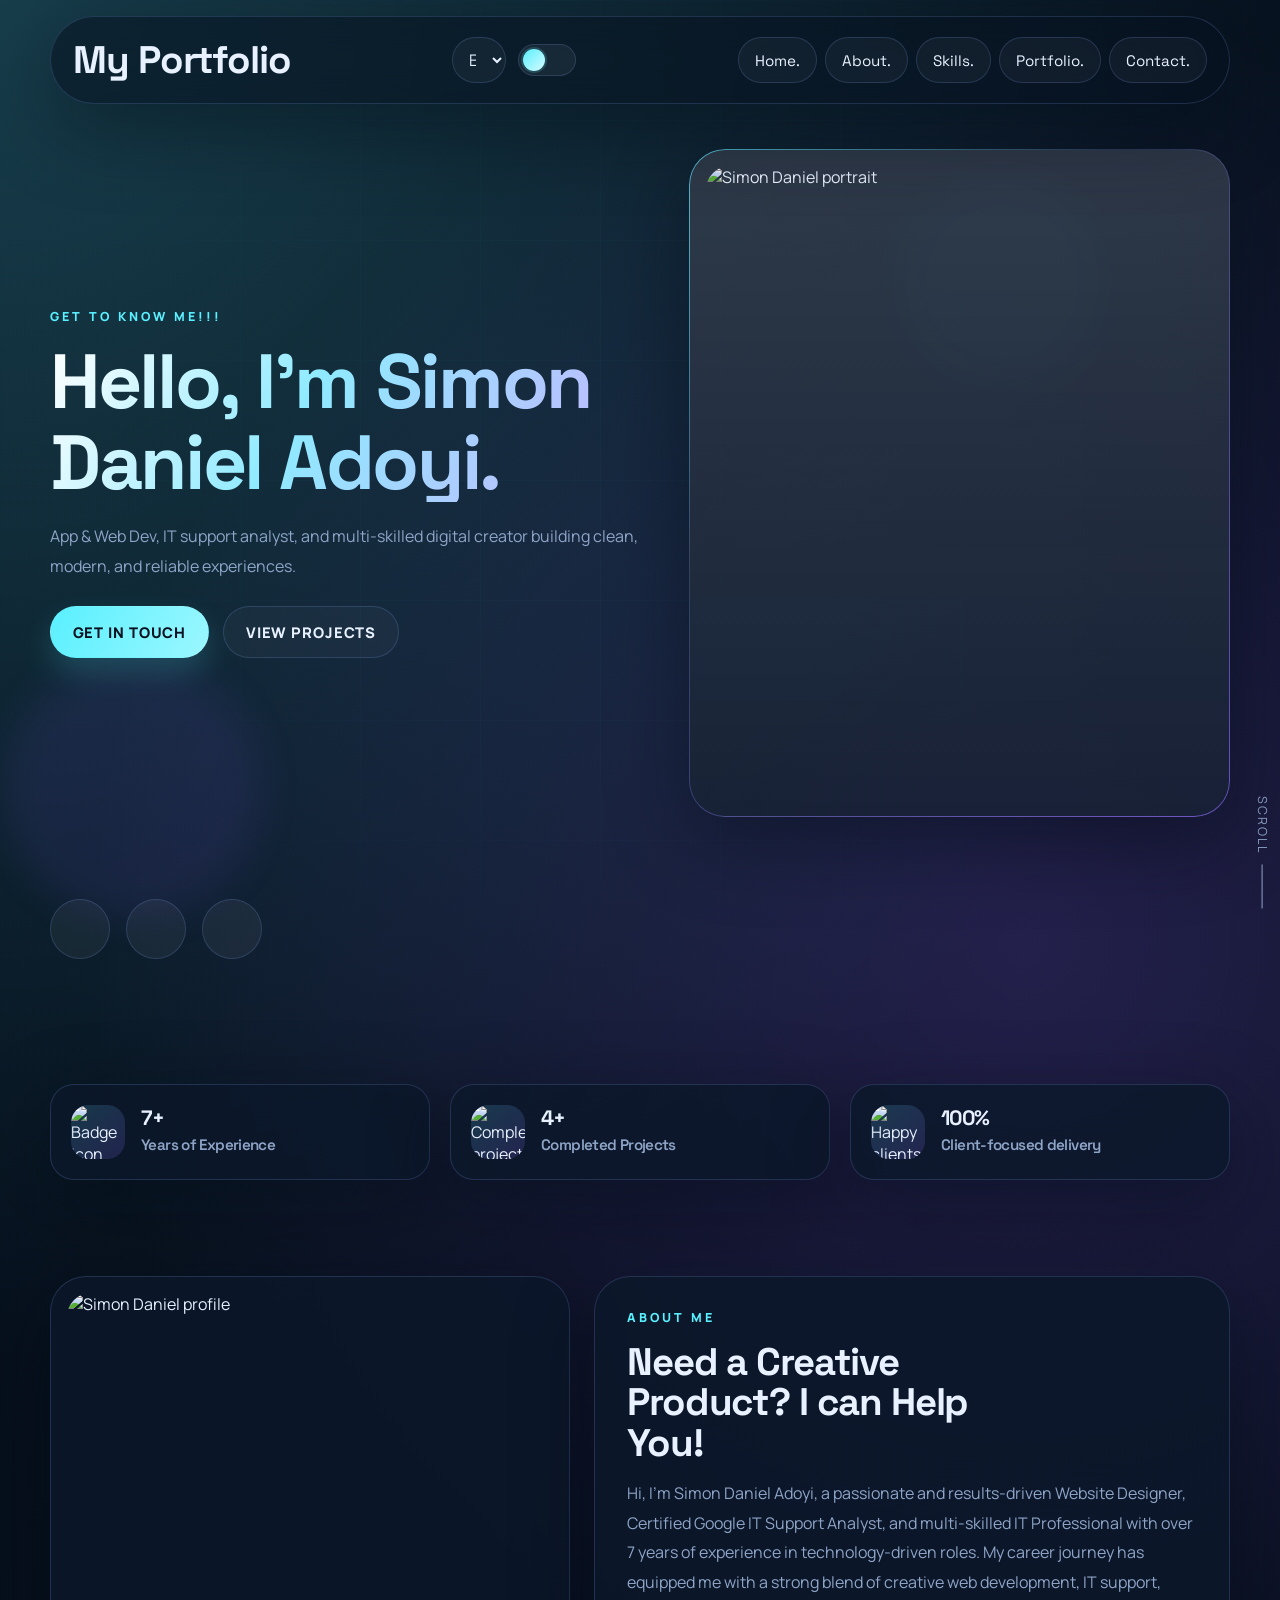
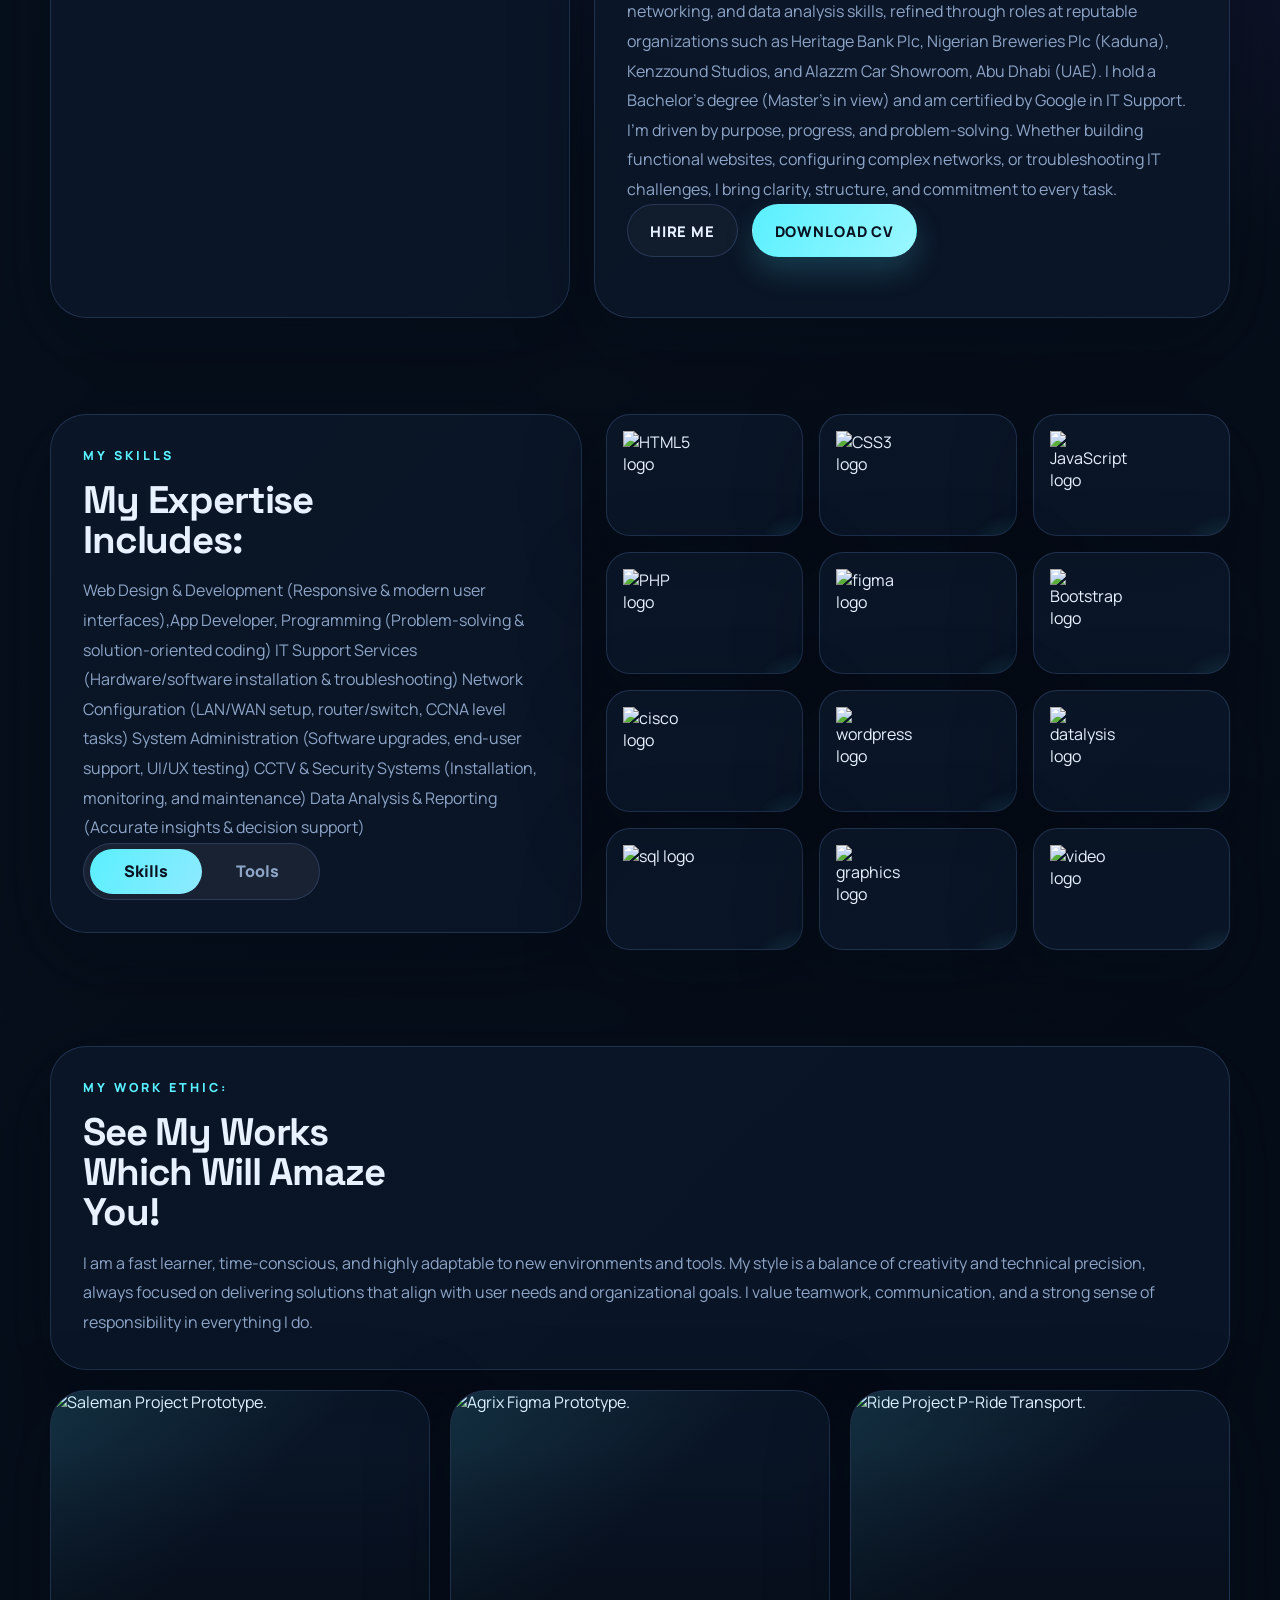
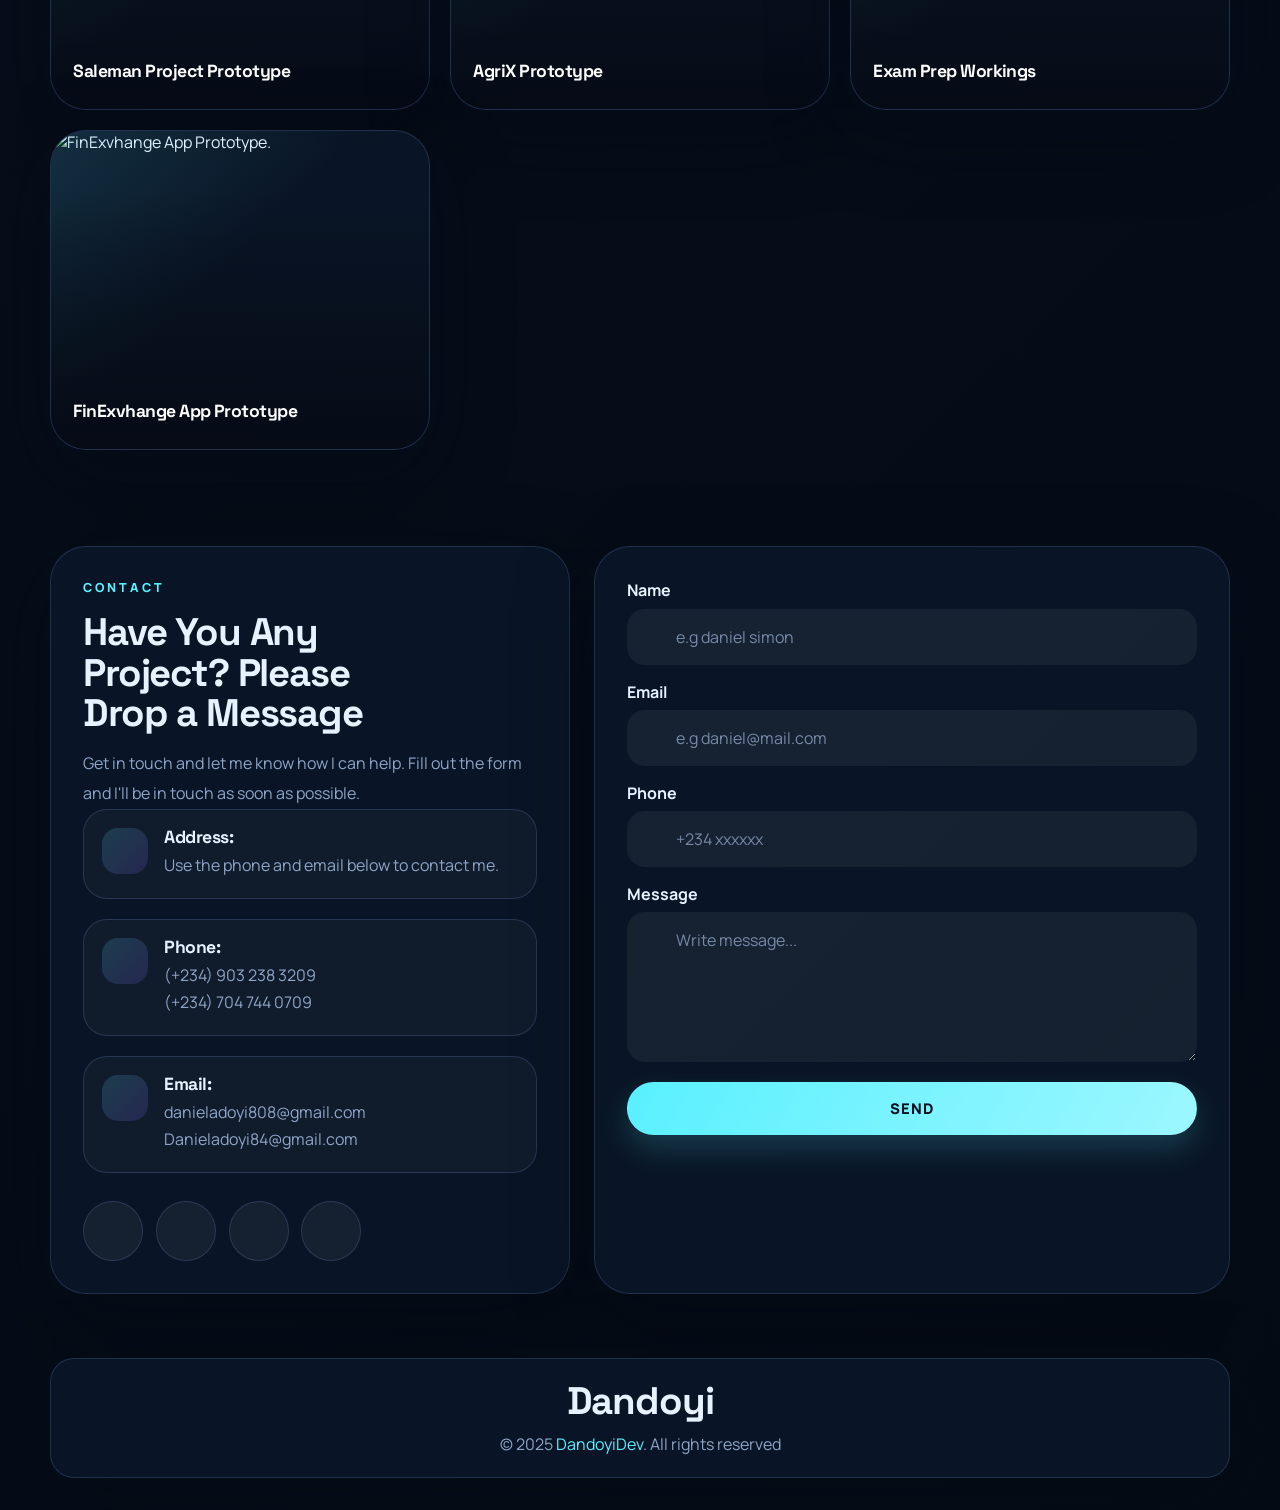
==== index.html @ e8fccb21 "Add files via upload" ====
<!DOCTYPE html>
<html lang="en">

<head>
    <meta charset="UTF-8">
    <meta name="viewport" content="width=device-width, initial-scale=1.0">
    <title>My Portfolio Simon Daniel</title>
    <link rel="preconnect" href="https://fonts.googleapis.com">
    <link rel="preconnect" href="https://fonts.gstatic.com" crossorigin>
    <link href="https://fonts.googleapis.com/css2?family=Manrope:wght@400;500;600;700;800&family=Space+Grotesk:wght@400;500;700&display=swap" rel="stylesheet">
    <link rel="stylesheet" href="style.css">
</head>

<body id="top" class="dark_theme">

    <!-- #HEADER -->
    <header class="header" data-header>
        <div class="container">

            <h1 class="h1 logo">
                <a href="#">My Portfolio<span></span></a>
            </h1>

            <div class="navbar-actions">
                <select name="language" id="lang">
          <option value="en">En</option>
          <option value="ar">Ar</option>
        </select>
                <button class="theme-btn" aria-label="Change Theme" title="Change Theme" data-theme-btn>
  <span class="icon"></span>
</button>
            </div>

            <button class="nav-toggle-btn" aria-label="Toggle Menu" title="Toggle Menu" data-nav-toggle-btn>
        <span class="one"></span>
        <span class="two"></span>
        <span class="three"></span>
      </button>

            <nav class="navbar" data-navbar>
                <ul class="navbar-list">
                    <li><a href="#home" class="navbar-link">Home.</a></li>
                    <li><a href="#about" class="navbar-link">About.</a></li>
                    <li><a href="#skills" class="navbar-link">Skills.</a></li>
                    <li><a href="#portfolio" class="navbar-link">Portfolio.</a></li>
                    <li><a href="#contact" class="navbar-link">Contact.</a></li>
                </ul>
            </nav>

        </div>
    </header>

    <main>
        <article class="container">

            <!-- #HERO -->
            <section class="hero" id="home">

                <div class="hero-content">
                    <p class="section-subtitle">Get to know me!!!</p>
                    <h2 class="h2a hero-title">
                        <span id="rotating-text"></span><span id="cursor"></span>
                    </h2>
                    <p class="section-text hero-text">
                        App & Web Dev, IT support analyst, and multi-skilled digital creator building clean, modern, and reliable experiences.
                    </p>
                    <div class="btn-group hero-actions">
                        <a href="#contact" class="btn btn-primary">Get in touch</a>
                        <a href="#portfolio" class="btn btn-secondary">View projects</a>
                    </div>
                </div>

                <figure class="hero-banner">
                    <picture class="pix">
                        <img src="./img/100673.png" alt="Simon Daniel portrait" class="w-100">
                    </picture>
                </figure>

                <ul class="hero-social-list">
                    <li>
                        <a href="#" class="hero-social-link">
                            <ion-icon name="logo-facebook"></ion-icon>
                            <div class="tooltip">Facebook</div>
                        </a>
                    </li>
                    <li>
                        <a href="#" class="hero-social-link">
                            <ion-icon name="logo-twitter"></ion-icon>
                            <div class="tooltip">Twitter</div>
                        </a>
                    </li>
                    <li>
                        <a href="#" class="hero-social-link">
                            <ion-icon name="logo-linkedin"></ion-icon>
                            <div class="tooltip">Linkedin</div>
                        </a>
                    </li>
                </ul>
                <a href="#stats" class="scroll-down">Scroll</a>
            </section>

            <!-- #STATS -->
            <section class="stats" id="stats">
                <ul class="stats-list">
                    <li>
                        <a href="#" class="stats-card">
                            <div class="card-icon">
                                <img src="./img/style.jpg" alt="Badge icon">
                            </div>
                            <h2 class="h2 card-title">
                                7+ <strong>Years of Experience</strong>
                            </h2>
                            <ion-icon name="chevron-forward-outline"></ion-icon>
                        </a>
                    </li>
                    <li>
                        <a href="#portfolio" class="stats-card">
                            <div class="card-icon">
                                <img src="./img/mixed.png" alt="Completed projects preview">
                            </div>
                            <h2 class="h2 card-title">
                                4+ <strong>Completed Projects</strong>
                            </h2>
                            <ion-icon name="chevron-forward-outline"></ion-icon>
                        </a>
                    </li>
                    <li>
                        <a href="#" class="stats-card">
                            <div class="card-icon">
                                <img src="./img/profile.jpg" alt="Happy clients preview">
                            </div>
                            <h2 class="h2 card-title">
                                100% <strong>Client-focused delivery</strong>
                            </h2>
                            <ion-icon name="chevron-forward-outline"></ion-icon>
                        </a>
                    </li>
                </ul>
            </section>

            <!-- #ABOUT -->
            <section class="about" id="about">
                <figure class="about-banner">
                    <img src="./img/style.jpg" alt="Simon Daniel profile" class="w-100">
                </figure>
                <div class="about-content section-content">
                    <p class="section-subtitle">About me</p>
                    <h2 class="h3 section-title">Need a Creative Product? I can Help You!</h2>
                    <p class="section-text">
                        Hi, I'm Simon Daniel Adoyi, a passionate and results-driven Website Designer, Certified Google IT Support Analyst, and multi-skilled IT Professional with over 7 years of experience in technology-driven roles. My career journey has equipped me with a strong
                        blend of creative web development, IT support, networking, and data analysis skills, refined through roles at reputable organizations such as Heritage Bank Plc, Nigerian Breweries Plc (Kaduna), Kenzzound Studios, and Alazzm Car
                        Showroom, Abu Dhabi (UAE). I hold a Bachelor’s degree (Master’s in view) and am certified by Google in IT Support. I’m driven by purpose, progress, and problem-solving. Whether building functional websites, configuring complex
                        networks, or troubleshooting IT challenges, I bring clarity, structure, and commitment to every task.</p>
                    <div class="btn-group">
                        <a href="#contact" class="btn btn-secondary">Hire me</a>
                        <a href="#" class="btn btn-primary">Download CV</a>
                    </div>
                </div>
            </section>

            <!-- #SKILLS -->
            <section class="skills" id="skills">
                <div class="skills-content section-content">
                    <p class="section-subtitle">My skills</p>
                    <h2 class="h3 section-title">My Expertise Includes:</h2>
                    <p class="section-text">
                        Web Design & Development (Responsive & modern user interfaces),App Developer, Programming (Problem-solving & solution-oriented coding) IT Support Services (Hardware/software installation & troubleshooting) Network Configuration (LAN/WAN setup, router/switch, CCNA level
                        tasks) System Administration (Software upgrades, end-user support, UI/UX testing) CCTV & Security Systems (Installation, monitoring, and maintenance) Data Analysis & Reporting (Accurate insights & decision support) </p>
                    <div class="skills-toggle" data-toggle-box>
                        <button class="toggle-btn active" data-toggle-btn>Skills</button>
                        <button class="toggle-btn" data-toggle-btn>Tools</button>
                    </div>
                </div>
                <div class="skills-box" data-skills-box>
                    <ul class="skills-list">
                        <li>
                            <div class="skill-card">
                                <div class="tooltip">HTML5</div>
                                <div class="card-icon">
                                    <img src="./img/HTML5_logo.png" alt="HTML5 logo">
                                </div>
                            </div>
                        </li>
                        <li>
                            <div class="skill-card">
                                <div class="tooltip">CSS3</div>
                                <div class="card-icon">
                                    <img src="./img/css.png" alt="CSS3 logo">
                                </div>
                            </div>
                        </li>
                        <li>
                            <div class="skill-card">
                                <div class="tooltip">JavaScript</div>
                                <div class="card-icon">
                                    <img src="./img/js.png" alt="JavaScript logo">
                                </div>
                            </div>
                        </li>
                        <li>
                            <div class="skill-card">
                                <div class="tooltip">PHP</div>
                                <div class="card-icon">
                                    <img src="./img/php.png" alt="PHP logo">
                                </div>
                            </div>
                        </li>
                        <li>
                            <div class="skill-card">
                                <div class="tooltip">Figma</div>
                                <div class="card-icon">
                                    <img src="./img/figma.png" alt="figma logo">
                                </div>
                            </div>
                        </li>
                        <li>
                            <div class="skill-card">
                                <div class="tooltip">Bootstrap</div>
                                <div class="card-icon">
                                    <img src="./img/3dbluelogo.png" alt="Bootstrap logo">
                                </div>
                            </div>
                        </li>
                        <li>
                            <div class="skill-card">
                                <div class="tooltip">Cisco Networking</div>
                                <div class="card-icon">
                                    <img src="./img/Cisco.png" alt="cisco logo">
                                </div>
                            </div>
                        </li>
                        <li>
                            <div class="skill-card">
                                <div class="tooltip">Wordpress</div>
                                <div class="card-icon">
                                    <img src="./img/wordpress.png" alt="wordpress logo">
                                </div>
                            </div>
                        </li>
                        <li>
                            <div class="skill-card">
                                <div class="tooltip">Data Analyst</div>
                                <div class="card-icon">
                                    <img src="./img/excel.png" alt="datalysis logo">
                                </div>
                            </div>
                        </li>
                        <li>
                            <div class="skill-card">
                                <div class="tooltip">SQL</div>
                                <div class="card-icon">
                                    <img src="./img/sql.png" alt="sql logo">
                                </div>
                            </div>
                        </li>
                        <li>
                            <div class="skill-card">
                                <div class="tooltip">Github</div>
                                <div class="card-icon">
                                    <img src="./img/github.png" alt="graphics logo">
                                </div>
                            </div>
                        </li>
                        <li>
                            <div class="skill-card">
                                <div class="tooltip">Production</div>
                                <div class="card-icon">
                                    <img src="./img/video.png" alt="video logo">
                                </div>
                            </div>
                        </li>
                    </ul>
                    <ul class="tools-list">
                        <li>
                            <div class="skill-card">
                                <div class="tooltip">VS Code</div>
                                <div class="card-icon">
                                    <img src="./img/vs.png" alt="vscode logo">
                                </div>
                            </div>
                        </li>
                        <li>
                            <div class="skill-card">
                                <div class="tooltip">Corel draw</div>
                                <div class="card-icon">
                                    <img src="./img/corel.png" alt="corel logo">
                                </div>
                            </div>
                        </li>
                        <li>
                            <div class="skill-card">
                                <div class="tooltip">Adobe Video editing</div>
                                <div class="card-icon">
                                    <img src="./img/pro.png" alt="video logo">
                                </div>
                            </div>
                        </li>
                        <li>
                            <div class="skill-card">
                                <div class="tooltip">Music Production</div>
                                <div class="card-icon">
                                    <img src="./img/cub.png" alt="music logo">
                                </div>
                            </div>
                        </li>
                        <li>
                            <div class="skill-card">
                                <div class="tooltip">Sound</div>
                                <div class="card-icon">
                                    <img src="./img/fl.png" alt="sound logo">
                                </div>
                            </div>
                        </li>
                        <li>
                            <div class="skill-card">
                                <div class="tooltip">Data analysis</div>
                                <div class="card-icon">
                                    <img src="./img/excel.png" alt="Command Line logo">
                                </div>
                            </div>
                        </li>
                        <li>
                            <div class="skill-card">
                                <div class="tooltip">VS Code</div>
                                <div class="card-icon">
                                    <img src="./img/vs.png" alt="VS Code logo">
                                </div>
                            </div>
                        </li>
                        <li>
                            <div class="skill-card">
                                <div class="tooltip">Photo shop</div>
                                <div class="card-icon">
                                    <img src="./img/ph.png" alt="photoshop logo">
                                </div>
                            </div>
                        </li>
                        <li>
                            <div class="skill-card">
                                <div class="tooltip">UI UX</div>
                                <div class="card-icon">
                                    <img src="./img/figma.png" alt="figma logo">
                                </div>
                            </div>
                        </li>
                        <!--
                        <li>
                            <div class="skill-card">
                                <div class="tooltip">Slack</div>
                                <div class="card-icon">
                                    <img src="./images/slack.png" alt="Slack logo">
                                </div>
                            </div>
                        </li>
                        <li>
                            <div class="skill-card">
                                <div class="tooltip">Photoshop</div>
                                <div class="card-icon">
                                    <img src="./img/3.jpg" alt="Photoshop logo">
                                </div>
                            </div>
                        </li>
                        <li>
                            <div class="skill-card">
                                <div class="tooltip">Adobe XD</div>
                                <div class="card-icon">
                                    <img src="./img/5.jpg" alt="Adobe XD logo">
                                </div>
                            </div>
                        </li>-->
                    </ul>
                </div>
            </section>

            <!-- #PROJECTS -->
            <section class="project" id="portfolio">
                <ul class="project-list">
                    <li>
                        <div class="project-content section-content">
                            <p class="section-subtitle">My Work Ethic:</p>
                            <h2 class="h3 section-title">See My Works Which Will Amaze You!</h2>
                            <p class="section-text">
                                I am a fast learner, time-conscious, and highly adaptable to new environments and tools. My style is a balance of creativity and technical precision, always focused on delivering solutions that align with user needs and organizational goals. I value teamwork,
                                communication, and a strong sense of responsibility in everything I do. </p>
                        </div>
                    </li>
                    <li>
                        <a href="https://www.figma.com/proto/iRcZZ6MHUHLI3V6UBb4CZR/Untitled?node-id=141-1620&t=kcoerVNfafxJbPvX-1" class="project-card" target="_blank">
                            <figure class="card-banner">
                                <img src="./img/style.jpg" class="w-100" alt="Saleman Project Prototype.">
                            </figure>
                            <div class="card-content">
                                <h3 class="h4 card-title">Saleman Project Prototype</h3>

                            </div>
                        </a>
                    </li>
                    <li>
                        <a href="https://www.agrix.buzz" class="project-card" target="_blank">
                            <figure class="card-banner">
                                <img src="./img/mixed.png" class="w-100" alt="Agrix Figma Prototype.">
                            </figure>
                            <div class="card-content">
                                <h3 class="h4 card-title">AgriX Prototype</h3>
                                <time class="publish-date" datetime="2022-04"></time>
                            </div>
                        </a>
                    </li>
                    <li>
                        <a href="https://exammocktest.top/" class="project-card" target="_blank">
                            <figure class="card-banner">
                                <img src="./img/9.jpg" class="w-100" alt="Ride Project P-Ride Transport.">
                            </figure>
                            <div class="card-content">
                                <h3 class="h4 card-title">Exam Prep Workings</h3>

                            </div>
                        </a>
                    </li>
                    <li>
                        <a href="https://www.figma.com/proto/iRcZZ6MHUHLI3V6UBb4CZR/Untitled?node-id=59-145&t=kcoerVNfafxJbPvX-1" class="project-card" target="_blank">
                            <figure class="card-banner">
                                <img src="./img/mixed.png" class="w-100" alt="FinExvhange App Prototype.">
                            </figure>
                            <div class="card-content">
                                <h3 class="h4 card-title">FinExvhange App Prototype</h3>

                            </div>
                        </a>
                    </li>
                    <!-- <li>
                        <a href="#" class="project-card">
                            <figure class="card-banner">
                                <img src="./assets/images/project-5.png" class="w-100" alt="On a dark liver background, Airport luggage car carrying a luggage.">
                            </figure>
                            <div class="card-content">
                                <h3 class="h4 card-title">Lorem Ipsum Dolor 05</h3>
                                <time class="publish-date" datetime="2022-04">April 2022</time>
                            </div>
                        </a>
                    </li>
                    <li>
                        <a href="#" class="project-card">
                            <figure class="card-banner">
                                <img src="./assets/images/project-6.png" class="w-100" alt="On a yellow background, a digital watch and a glass.">
                            </figure>
                            <div class="card-content">
                                <h3 class="h4 card-title">Lorem Ipsum Dolor 06</h3>
                                <time class="publish-date" datetime="2022-04">April 2022</time>
                            </div>
                        </a>
                    </li>
                    <li>
                        <a href="#" class="project-card">
                            <figure class="card-banner">
                                <img src="./assets/images/project-7.png" class="w-100" alt="A fujifilm instant camera on a dark electric blue background.">
                            </figure>
                            <div class="card-content">
                                <h3 class="h4 card-title">Lorem Ipsum Dolor 07</h3>
                                <time class="publish-date" datetime="2022-04">April 2022</time>
                            </div>
                        </a>
                    </li>
                    <li>
                        <button class="load-more">Load more work</button>
                    </li>-->
                </ul>
            </section>

            <!-- #CONTACT -->
            <section class="contact" id="contact">
                <div class="contact-content section-content">
                    <p class="section-subtitle">Contact</p>
                    <h2 class="h3 section-title">Have You Any Project? Please Drop a Message</h2>
                    <p class="section-text">
                        Get in touch and let me know how I can help. Fill out the form and I'll be in touch as soon as possible.
                    </p>
                    <ul class="contact-list">
                        <li class="contact-list-item">
                            <div class="contact-item-icon">
                                <ion-icon name="location-outline"></ion-icon>
                            </div>
                            <div class="wrapper">
                                <h3 class="h4 contact-item-title">Address:</h3>
                                <address class="contact-info">
                  Use the phone and email below to contact me.
                </address>
                            </div>
                        </li>
                        <li class="contact-list-item">
                            <div class="contact-item-icon">
                                <ion-icon name="call-outline"></ion-icon>
                            </div>
                            <div class="wrapper">
                                <h3 class="h4 contact-item-title">Phone:</h3>
                                <a href="tel:+2349032383209" class="contact-info">(+234) 903 238 3209</a>
                                <a href="tel:+2347047440709" class="contact-info">(+234) 704 744 0709</a>
                            </div>
                        </li>
                        <li class="contact-list-item">
                            <div class="contact-item-icon">
                                <ion-icon name="mail-outline"></ion-icon>
                            </div>
                            <div class="wrapper">
                                <h3 class="h4 contact-item-title">Email:</h3>
                                <a href="mailto:info@codewithtanveer.com" class="contact-info">danieladoyi808@gmail.com</a>
                                <a href="mailto:support@codewithtanveer.com" class="contact-info">Danieladoyi84@gmail.com</a>
                            </div>
                        </li>
                        <li>
                            <ul class="contact-social-list">
                                <li>
                                    <a href="#" class="contact-social-link">
                                        <div class="tooltip">Facebook</div>
                                        <ion-icon name="logo-facebook"></ion-icon>
                                    </a>
                                </li>
                                <li>
                                    <a href="#" class="contact-social-link">
                                        <div class="tooltip">Twitter</div>
                                        <ion-icon name="logo-twitter"></ion-icon>
                                    </a>
                                </li>
                                <li>
                                    <a href="#" class="contact-social-link">
                                        <div class="tooltip">Linkedin</div>
                                        <ion-icon name="logo-linkedin"></ion-icon>
                                    </a>
                                </li>
                                <li>
                                    <a href="#" class="contact-social-link">
                                        <div class="tooltip">Youtube</div>
                                        <ion-icon name="logo-youtube"></ion-icon>
                                    </a>
                                </li>
                            </ul>
                        </li>
                    </ul>
                </div>
                <form action="#" class="contact-form">
                    <div class="form-wrapper">
                        <label for="name" class="form-label">Name</label>
                        <div class="input-wrapper">
                            <input type="text" name="name" id="name" required placeholder="e.g daniel simon" class="input-field">
                            <ion-icon name="person-circle"></ion-icon>
                        </div>
                    </div>
                    <div class="form-wrapper">
                        <label for="email" class="form-label">Email</label>
                        <div class="input-wrapper">
                            <input type="email" name="email" id="email" required placeholder="e.g daniel@mail.com" class="input-field">
                            <ion-icon name="mail"></ion-icon>
                        </div>
                    </div>
                    <div class="form-wrapper">
                        <label for="phone" class="form-label">Phone</label>
                        <div class="input-wrapper">
                            <input type="tel" name="phone" id="phone" required placeholder="+234 xxxxxx" class="input-field">
                            <ion-icon name="call"></ion-icon>
                        </div>
                    </div>
                    <div class="form-wrapper">
                        <label for="message" class="form-label">Message</label>
                        <div class="input-wrapper">
                            <textarea name="message" id="message" required placeholder="Write message..." class="input-field"></textarea>
                            <ion-icon name="chatbubbles"></ion-icon>
                        </div>
                    </div>
                    <button type="submit" class="btn btn-primary">Send</button>
                </form>
            </section>
        </article>
    </main>

    <!-- #FOOTER -->
    <footer class="footer">
        <div class="container">
            <p class="h1 logo">
                <a href="#">
          Dandoyi<span></span>
        </a>
            </p>
            <p class="copyright">
                © 2025 <a href="#">DandoyiDev</a>. All rights reserved
            </p>
        </div>
    </footer>

    <!-- #GO TO TOP -->
    <a href="#top" class="go-top" data-go-top title="Go to Top">
        <ion-icon name="arrow-up"></ion-icon>
    </a>

    <!-- custom js link -->
    <script src="./scriptai.js"></script>
    <!-- ionicon link -->
    <script type="module" src="https://unpkg.com/ionicons@5.5.2/dist/ionicons/ionicons.esm.js"></script>
    <script nomodule src="https://unpkg.com/ionicons@5.5.2/dist/ionicons/ionicons.js"></script>
</body>

</html>
---- style.css ----
:root {
    --bg: #07111f;
    --bg-soft: #0d1b30;
    --surface: rgba(12, 24, 42, 0.82);
    --surface-strong: rgba(7, 16, 31, 0.95);
    --surface-light: rgba(255, 255, 255, 0.06);
    --text: #e8f1ff;
    --muted: #8fa5c7;
    --primary: #59f0ff;
    --secondary: #8b5cf6;
    --accent: #f9b44f;
    --border: rgba(137, 173, 255, 0.18);
    --shadow: 0 24px 80px rgba(3, 10, 20, 0.45);
    --radius-sm: 14px;
    --radius-md: 24px;
    --radius-lg: 36px;
    --container: 1180px;
    --header-height: 88px;
    --transition: 220ms ease;
    --font-display: "Space Grotesk", sans-serif;
    --font-body: "Manrope", sans-serif;
}

body.light_theme {
    --bg: #f4f8ff;
    --bg-soft: #e8eefc;
    --surface: rgba(255, 255, 255, 0.9);
    --surface-strong: rgba(255, 255, 255, 0.98);
    --surface-light: rgba(15, 23, 42, 0.04);
    --text: #081120;
    --muted: #56647f;
    --primary: #0f9ab0;
    --secondary: #6d49d8;
    --accent: #c97d00;
    --border: rgba(23, 47, 92, 0.12);
    --shadow: 0 24px 60px rgba(20, 34, 61, 0.12);
}

*,
*::before,
*::after {
    box-sizing: border-box;
    margin: 0;
    padding: 0;
}

html {
    scroll-behavior: smooth;
}

body {
    min-height: 100vh;
    font-family: var(--font-body);
    background:
        radial-gradient(circle at top left, rgba(89, 240, 255, 0.2), transparent 28%),
        radial-gradient(circle at 80% 20%, rgba(139, 92, 246, 0.22), transparent 24%),
        linear-gradient(135deg, var(--bg) 0%, #040b15 100%);
    color: var(--text);
    transition: background var(--transition), color var(--transition);
    overflow-x: hidden;
}

body::before {
    content: "";
    position: fixed;
    inset: 0;
    background-image:
        linear-gradient(rgba(89, 240, 255, 0.08) 1px, transparent 1px),
        linear-gradient(90deg, rgba(89, 240, 255, 0.08) 1px, transparent 1px);
    background-size: 120px 120px;
    mask-image: radial-gradient(circle at center, black 40%, transparent 95%);
    pointer-events: none;
    opacity: 0.28;
    z-index: -2;
}

body.active {
    overflow: hidden;
}

img,
span,
ion-icon,
input,
textarea,
button,
select,
label,
a,
time {
    display: block;
}

img {
    max-width: 100%;
    height: auto;
}

button,
input,
textarea,
select {
    font: inherit;
    border: none;
    background: none;
}

button,
select {
    cursor: pointer;
}

textarea,
input {
    width: 100%;
}

a {
    color: inherit;
    text-decoration: none;
}

li {
    list-style: none;
}

ion-icon {
    pointer-events: none;
}

::selection {
    background: var(--primary);
    color: #081120;
}

.container {
    width: min(calc(100% - 32px), var(--container));
    margin-inline: auto;
}

.h1,
.h2,
.h3,
.h4,
.h2a {
    font-family: var(--font-display);
    letter-spacing: -0.03em;
    line-height: 1.05;
}

.h1 {
    font-size: clamp(1.75rem, 3vw, 2.6rem);
}

.h2,
.h2a {
    font-size: clamp(2.5rem, 6vw, 5.5rem);
}

.h3 {
    font-size: clamp(1.7rem, 3vw, 2.9rem);
}

.h4 {
    font-size: 1.1rem;
}

.w-100 {
    width: 100%;
}

.section-subtitle {
    margin-bottom: 1rem;
    color: var(--primary);
    text-transform: uppercase;
    letter-spacing: 0.24em;
    font-size: 0.78rem;
    font-weight: 800;
}

.section-title {
    max-width: 14ch;
    margin-bottom: 1rem;
}

.section-text {
    color: var(--muted);
    font-size: 1rem;
    line-height: 1.85;
}

.btn {
    position: relative;
    isolation: isolate;
    width: fit-content;
    padding: 0.95rem 1.35rem;
    border-radius: 999px;
    border: 1px solid transparent;
    font-size: 0.92rem;
    font-weight: 800;
    letter-spacing: 0.06em;
    text-transform: uppercase;
    transition: transform var(--transition), border-color var(--transition), color var(--transition), background var(--transition);
}

.btn::before {
    content: "";
    position: absolute;
    inset: 0;
    border-radius: inherit;
    z-index: -1;
    opacity: 0;
    transition: opacity var(--transition);
}

.btn:hover,
.btn:focus-visible {
    transform: translateY(-2px);
}

.btn-primary {
    color: #081120;
    background: linear-gradient(120deg, var(--primary), #9cf7ff);
    box-shadow: 0 14px 30px rgba(89, 240, 255, 0.18);
}

.btn-primary::before {
    background: linear-gradient(120deg, #9cf7ff, var(--primary));
}

.btn-primary:hover::before,
.btn-primary:focus-visible::before {
    opacity: 1;
}

.btn-secondary {
    color: var(--text);
    border-color: var(--border);
    background: rgba(255, 255, 255, 0.03);
}

.btn-secondary:hover,
.btn-secondary:focus-visible {
    border-color: var(--primary);
    color: var(--primary);
}

.tooltip {
    position: absolute;
    top: -42px;
    left: 50%;
    transform: translate(-50%, 10px);
    padding: 0.45rem 0.7rem;
    border-radius: 999px;
    background: var(--surface-strong);
    border: 1px solid var(--border);
    color: var(--text);
    font-size: 0.75rem;
    white-space: nowrap;
    opacity: 0;
    pointer-events: none;
    transition: opacity var(--transition), transform var(--transition);
    box-shadow: var(--shadow);
}

.header {
    position: fixed;
    inset: 0 0 auto;
    z-index: 30;
    padding: 1rem 0;
    transition: padding var(--transition), background var(--transition), box-shadow var(--transition), backdrop-filter var(--transition);
}

.header.active {
    padding: 0.75rem 0;
    background: rgba(4, 11, 21, 0.72);
    backdrop-filter: blur(18px);
    box-shadow: 0 8px 30px rgba(0, 0, 0, 0.18);
}

.light_theme .header.active {
    background: rgba(244, 248, 255, 0.78);
}

.header .container {
    display: flex;
    align-items: center;
    gap: 1rem;
    min-height: var(--header-height);
    padding: 0.8rem 1rem;
    border: 1px solid var(--border);
    border-radius: 999px;
    background: rgba(7, 17, 31, 0.56);
    backdrop-filter: blur(16px);
    box-shadow: var(--shadow);
}

.light_theme .header .container {
    background: rgba(255, 255, 255, 0.75);
}

.logo {
    position: relative;
    z-index: 35;
}

.logo a {
    font-family: var(--font-display);
    font-weight: 700;
    color: var(--text);
}

.logo span {
    display: inline;
    color: var(--primary);
}

.navbar-actions {
    margin-left: auto;
    display: flex;
    align-items: center;
    gap: 0.8rem;
    position: relative;
    z-index: 35;
}

.navbar-actions select {
    width: 54px;
    padding: 0.65rem 0.8rem;
    border: 1px solid var(--border);
    border-radius: 999px;
    color: var(--text);
    background: rgba(255, 255, 255, 0.04);
}

.theme-btn {
    width: 58px;
    height: 32px;
    padding: 4px;
    border-radius: 999px;
    border: 1px solid var(--border);
    background: rgba(255, 255, 255, 0.06);
}

.theme-btn .icon {
    width: 22px;
    height: 22px;
    border-radius: 50%;
    background: linear-gradient(135deg, var(--primary), #d5fbff);
    box-shadow: 0 0 0 2px rgba(89, 240, 255, 0.18);
    transform: translateX(0);
    transition: transform var(--transition), background var(--transition);
}

.theme-btn.active .icon {
    transform: translateX(26px);
    background: linear-gradient(135deg, #ffd37c, #ff8e4d);
}

.nav-toggle-btn {
    width: 50px;
    height: 50px;
    display: grid;
    place-items: center;
    border-radius: 50%;
    border: 1px solid var(--border);
    background: rgba(255, 255, 255, 0.05);
    position: relative;
    z-index: 35;
}

.nav-toggle-btn span {
    position: absolute;
    width: 20px;
    height: 2px;
    border-radius: 999px;
    background: var(--text);
    transition: transform var(--transition), opacity var(--transition), top var(--transition);
}

.nav-toggle-btn .one {
    top: 18px;
}

.nav-toggle-btn .two {
    top: 24px;
}

.nav-toggle-btn .three {
    top: 30px;
}

.nav-toggle-btn.active .one {
    top: 24px;
    transform: rotate(45deg);
}

.nav-toggle-btn.active .two {
    opacity: 0;
}

.nav-toggle-btn.active .three {
    top: 24px;
    transform: rotate(-45deg);
}

.navbar {
    position: fixed;
    inset: 0;
    padding: calc(var(--header-height) + 2rem) 1.5rem 2rem;
    background: rgba(3, 10, 20, 0.95);
    backdrop-filter: blur(18px);
    display: flex;
    align-items: center;
    justify-content: center;
    opacity: 0;
    visibility: hidden;
    pointer-events: none;
    transition: opacity var(--transition), visibility var(--transition);
}

.light_theme .navbar {
    background: rgba(238, 244, 255, 0.96);
}

.navbar.active {
    opacity: 1;
    visibility: visible;
    pointer-events: auto;
}

.navbar-list {
    width: min(100%, 420px);
    display: grid;
    gap: 1rem;
}

.navbar-link {
    padding: 1rem 1.15rem;
    border: 1px solid var(--border);
    border-radius: var(--radius-sm);
    background: rgba(255, 255, 255, 0.04);
    font-family: var(--font-display);
    font-size: 1.25rem;
    transition: transform var(--transition), border-color var(--transition), color var(--transition), background var(--transition);
}

.navbar-link:hover,
.navbar-link:focus-visible {
    transform: translateX(6px);
    border-color: rgba(89, 240, 255, 0.45);
    color: var(--primary);
}

main {
    overflow: clip;
}

main > .container {
    display: grid;
    gap: 5rem;
    padding-top: calc(var(--header-height) + 2rem);
    padding-bottom: 4rem;
}

.hero,
.stats,
.about,
.skills,
.project,
.contact {
    position: relative;
}

.hero {
    min-height: min(980px, calc(100vh - 2rem));
    display: grid;
    align-items: center;
    gap: 2rem;
    isolation: isolate;
}

.hero::before,
.hero::after {
    content: "";
    position: absolute;
    border-radius: 50%;
    filter: blur(20px);
    opacity: 0.55;
    z-index: -1;
}

.hero::before {
    width: 220px;
    height: 220px;
    top: 6%;
    right: 10%;
    background: rgba(89, 240, 255, 0.2);
}

.hero::after {
    width: 260px;
    height: 260px;
    bottom: 8%;
    left: -4%;
    background: rgba(139, 92, 246, 0.18);
}

.hero-banner {
    position: relative;
    grid-area: 1 / 1;
    width: min(100%, 520px);
    margin-inline: auto;
    padding: 1rem;
    border-radius: var(--radius-lg);
    background:
        linear-gradient(180deg, rgba(255, 255, 255, 0.14), rgba(255, 255, 255, 0.04)),
        var(--surface);
    border: 1px solid var(--border);
    box-shadow: var(--shadow);
    z-index: 1;
}

.hero-banner::before {
    content: "";
    position: absolute;
    inset: -1px;
    border-radius: inherit;
    padding: 1px;
    background: linear-gradient(135deg, rgba(89, 240, 255, 0.7), transparent 35%, rgba(139, 92, 246, 0.65));
    -webkit-mask:
        linear-gradient(#fff 0 0) content-box,
        linear-gradient(#fff 0 0);
    -webkit-mask-composite: xor;
    mask-composite: exclude;
}

.hero-banner .pix {
    width: 100%;
}

.hero-banner img {
    aspect-ratio: 4 / 5;
    object-fit: cover;
    border-radius: calc(var(--radius-lg) - 12px);
}

.hero-content {
    position: relative;
    grid-area: 1 / 1;
    max-width: 720px;
    margin-inline: auto;
    text-align: center;
    z-index: 2;
    padding: 1.5rem;
    border-radius: var(--radius-lg);
    background: linear-gradient(180deg, rgba(7, 17, 31, 0.2), rgba(7, 17, 31, 0.72));
    backdrop-filter: blur(8px);
}

.hero-title {
    margin-bottom: 1.25rem;
    text-wrap: balance;
}

.hero-text {
    max-width: 60ch;
    margin-inline: auto;
    margin-bottom: 1.5rem;
}

#rotating-text {
    background: linear-gradient(120deg, #ffffff 0%, #8feaff 42%, #c9b0ff 100%);
    -webkit-background-clip: text;
    color: transparent;
}

.light_theme #rotating-text {
    background: linear-gradient(120deg, #081120 0%, #0a7690 46%, #6d49d8 100%);
    -webkit-background-clip: text;
}

#cursor {
    display: inline;
    color: var(--accent);
}

.hero-content .btn {
    margin-inline: auto;
}

.hero-actions {
    justify-content: center;
}

.hero-social-list {
    display: flex;
    grid-area: 2 / 1;
    justify-content: center;
    align-items: center;
    gap: 0.9rem;
    position: relative;
    z-index: 2;
}

.hero-social-link,
.contact-social-link {
    position: relative;
    width: 60px;
    height: 60px;
    display: grid;
    place-items: center;
    border-radius: 50%;
    color: var(--text);
    border: 1px solid var(--border);
    background: rgba(255, 255, 255, 0.05);
    transition: transform var(--transition), border-color var(--transition), color var(--transition), background var(--transition);
}

.hero-social-link ion-icon,
.contact-social-link ion-icon {
    font-size: 1.4rem;
}

.hero-social-link:hover,
.hero-social-link:focus-visible,
.contact-social-link:hover,
.contact-social-link:focus-visible {
    transform: translateY(-3px);
    border-color: rgba(89, 240, 255, 0.5);
    color: var(--primary);
    background: rgba(89, 240, 255, 0.08);
}

.hero-social-link:hover .tooltip,
.hero-social-link:focus-visible .tooltip,
.contact-social-link:hover .tooltip,
.contact-social-link:focus-visible .tooltip {
    opacity: 1;
    transform: translate(-50%, 0);
}

.scroll-down {
    display: none;
}

.stats-list,
.skills-list,
.tools-list,
.project-list,
.contact-list {
    display: grid;
    gap: 1.25rem;
}

.stats-card,
.project-card,
.contact-form,
.skill-card,
.about-banner,
.section-content,
.contact-content {
    border: 1px solid var(--border);
    background: var(--surface);
    box-shadow: var(--shadow);
}

.stats-card {
    display: grid;
    grid-template-columns: auto 1fr auto;
    align-items: center;
    gap: 1rem;
    padding: 1.25rem;
    border-radius: var(--radius-md);
    transition: transform var(--transition), border-color var(--transition);
}

.stats-card:hover,
.stats-card:focus-visible {
    transform: translateY(-4px);
    border-color: rgba(89, 240, 255, 0.36);
}

.stats-card .card-icon {
    width: 54px;
    height: 54px;
    display: grid;
    place-items: center;
    overflow: hidden;
    border-radius: 18px;
    background: linear-gradient(135deg, rgba(89, 240, 255, 0.16), rgba(139, 92, 246, 0.18));
}

.stats-card .card-icon img {
    width: 100%;
    height: 100%;
    object-fit: cover;
}

.stats-card .card-title {
    color: var(--text);
    font-size: 1.3rem;
}

.stats-card .card-title strong {
    display: block;
    margin-top: 0.25rem;
    color: var(--muted);
    font-size: 0.95rem;
    font-weight: 600;
    line-height: 1.5;
}

.stats-card > ion-icon {
    color: var(--primary);
    font-size: 1.2rem;
}

.about,
.skills,
.contact {
    display: grid;
    gap: 1.5rem;
}

.about-banner {
    overflow: hidden;
    border-radius: var(--radius-lg);
    padding: 1rem;
}

.about-banner img {
    aspect-ratio: 4 / 5;
    object-fit: cover;
    border-radius: calc(var(--radius-lg) - 12px);
}

.section-content,
.contact-content {
    padding: 1.75rem;
    border-radius: var(--radius-lg);
}

.btn-group {
    display: flex;
    flex-wrap: wrap;
    gap: 0.9rem;
}

.skills-content {
    margin-bottom: 1.5rem;
}

.skills-toggle {
    position: relative;
    display: inline-grid;
    grid-template-columns: repeat(2, 1fr);
    padding: 0.35rem;
    border-radius: 999px;
    border: 1px solid var(--border);
    background: rgba(255, 255, 255, 0.06);
    overflow: hidden;
}

.skills-toggle::before {
    content: "";
    position: absolute;
    inset: 0.35rem auto 0.35rem 0.35rem;
    width: calc(50% - 0.35rem);
    border-radius: 999px;
    background: linear-gradient(120deg, var(--primary), #8feaff);
    transition: transform var(--transition);
}

.skills-toggle.active::before {
    transform: translateX(100%);
}

.toggle-btn {
    position: relative;
    z-index: 1;
    min-width: 112px;
    padding: 0.7rem 1.1rem;
    border-radius: 999px;
    color: var(--muted);
    font-weight: 800;
    transition: color var(--transition);
}

.toggle-btn.active {
    color: #081120;
}

.skills-box.active .skills-list,
.skills-box .tools-list {
    display: none;
}

.skills-box .skills-list,
.skills-box.active .tools-list {
    display: grid;
    grid-template-columns: repeat(2, minmax(0, 1fr));
    gap: 1rem;
}

.skill-card {
    position: relative;
    min-height: 122px;
    place-items: center;
    padding: 1rem;
    border-radius: var(--radius-md);
    overflow: hidden;
    transition: transform var(--transition), border-color var(--transition);
}

.skill-card::before {
    content: "";
    position: absolute;
    inset: auto -20% -58% auto;
    width: 90px;
    height: 90px;
    border-radius: 50%;
    background: radial-gradient(circle, rgba(89, 240, 255, 0.18), transparent 70%);
}

.skill-card:hover,
.skill-card:focus-within {
    transform: translateY(-4px);
    border-color: rgba(89, 240, 255, 0.35);
}

.skill-card:hover .tooltip {
    opacity: 1;
    transform: translate(-50%, 0);
}

.skill-card .card-icon {
    width: 72px;
    height: 72px;
    display: grid;
    place-items: center;
}

.skill-card .card-icon img {
    width: 100%;
    height: 100%;
    object-fit: contain;
}

.project-list {
    grid-template-columns: 1fr;
}

.project-list > li:first-child .section-content {
    height: 100%;
}

.project-card {
    position: relative;
    border-radius: var(--radius-lg);
    overflow: hidden;
    min-height: 320px;
    display: grid;
    align-items: end;
}

.project-card .card-banner {
    position: absolute;
    inset: 0;
}

.project-card .card-banner img {
    width: 100%;
    height: 100%;
    object-fit: cover;
    transition: transform 450ms ease;
}

.project-card::after {
    content: "";
    position: absolute;
    inset: 0;
    background:
        linear-gradient(180deg, transparent 18%, rgba(5, 9, 18, 0.82) 100%),
        linear-gradient(135deg, rgba(89, 240, 255, 0.12), transparent 45%);
}

.project-card:hover .card-banner img,
.project-card:focus-visible .card-banner img {
    transform: scale(1.06);
}

.project-card .card-content {
    position: relative;
    z-index: 1;
    padding: 1.4rem;
}

.project-card .card-title {
    margin-bottom: 0.4rem;
    color: #ffffff;
}

.publish-date {
    color: #b4c4df;
    font-size: 0.92rem;
}

.contact-list-item {
    display: grid;
    grid-template-columns: auto 1fr;
    gap: 1rem;
    padding: 1.15rem;
    border: 1px solid var(--border);
    border-radius: var(--radius-md);
    background: rgba(255, 255, 255, 0.03);
}

.contact-item-icon {
    width: 46px;
    height: 46px;
    display: grid;
    place-items: center;
    border-radius: 16px;
    background: linear-gradient(135deg, rgba(89, 240, 255, 0.16), rgba(139, 92, 246, 0.18));
    color: var(--primary);
    font-size: 1.3rem;
}

.contact-item-title {
    margin-bottom: 0.35rem;
}

.contact-info {
    color: var(--muted);
    line-height: 1.7;
    font-style: normal;
}

.contact-info:hover,
.contact-info:focus-visible {
    color: var(--primary);
}

.contact-social-list {
    display: flex;
    flex-wrap: wrap;
    gap: 0.8rem;
    margin-top: 0.5rem;
}

.contact-form {
    padding: 1.5rem;
    border-radius: var(--radius-lg);
}

.form-wrapper + .form-wrapper {
    margin-top: 1rem;
}

.form-label {
    margin-bottom: 0.45rem;
    color: var(--text);
    font-weight: 700;
}

.input-wrapper {
    position: relative;
}

.input-field {
    padding: 1rem 1rem 1rem 3rem;
    border: 1px solid transparent;
    border-radius: 18px;
    background: rgba(255, 255, 255, 0.05);
    color: var(--text);
    transition: border-color var(--transition), background var(--transition), box-shadow var(--transition);
}

.input-field::placeholder {
    color: color-mix(in srgb, var(--muted) 80%, transparent);
}

.input-field:focus {
    outline: none;
    border-color: rgba(89, 240, 255, 0.55);
    background: rgba(255, 255, 255, 0.08);
    box-shadow: 0 0 0 4px rgba(89, 240, 255, 0.08);
}

.input-wrapper ion-icon {
    position: absolute;
    top: 50%;
    left: 1rem;
    transform: translateY(-50%);
    color: var(--muted);
    font-size: 1.15rem;
}

textarea.input-field {
    min-height: 150px;
    resize: vertical;
}

textarea.input-field + ion-icon {
    top: 1.15rem;
    transform: none;
}

.contact .btn-primary {
    width: 100%;
    justify-content: center;
    margin-top: 1.25rem;
}

.footer {
    padding: 0 0 2rem;
}

.footer .container {
    display: grid;
    gap: 0.7rem;
    text-align: center;
    padding: 1.4rem 1rem;
    border: 1px solid var(--border);
    border-radius: var(--radius-md);
    background: var(--surface);
    box-shadow: var(--shadow);
}

.copyright {
    color: var(--muted);
}

.copyright a {
    display: inline;
    color: var(--primary);
}

.go-top {
    position: fixed;
    right: 1rem;
    bottom: 1rem;
    width: 50px;
    height: 50px;
    display: grid;
    place-items: center;
    border-radius: 50%;
    border: 1px solid rgba(89, 240, 255, 0.32);
    background: rgba(8, 17, 32, 0.88);
    color: var(--primary);
    box-shadow: var(--shadow);
    opacity: 0;
    visibility: hidden;
    transform: translateY(12px);
    transition: opacity var(--transition), visibility var(--transition), transform var(--transition);
    z-index: 25;
}

.light_theme .go-top {
    background: rgba(255, 255, 255, 0.92);
}

.go-top.active {
    opacity: 1;
    visibility: visible;
    transform: translateY(0);
}

[data-reveal] {
    opacity: 0;
    transform: translateY(22px);
    transition: opacity 500ms ease, transform 500ms ease;
}

[data-reveal].revealed {
    opacity: 1;
    transform: translateY(0);
}

@media (min-width: 640px) {
    main > .container {
        gap: 6rem;
    }

    .hero-social-list {
        gap: 1rem;
    }

    .stats-list {
        grid-template-columns: repeat(2, minmax(0, 1fr));
    }

    .skills-box .skills-list,
    .skills-box.active .tools-list {
        grid-template-columns: repeat(3, minmax(0, 1fr));
    }

    .project-list {
        grid-template-columns: repeat(2, minmax(0, 1fr));
    }

    .project-list > li:first-child {
        grid-column: 1 / -1;
    }
}

@media (min-width: 900px) {
    .header .container {
        padding-inline: 1.4rem;
    }

    .nav-toggle-btn {
        display: none;
    }

    .navbar {
        position: static;
        inset: auto;
        padding: 0;
        background: transparent;
        backdrop-filter: none;
        opacity: 1;
        visibility: visible;
        pointer-events: auto;
        margin-left: auto;
    }

    .navbar-list {
        width: auto;
        display: flex;
        align-items: center;
        gap: 0.5rem;
    }

    .navbar-link {
        padding: 0.8rem 1rem;
        font-size: 0.95rem;
        border-radius: 999px;
    }

    .navbar-link:hover,
    .navbar-link:focus-visible {
        transform: translateX(0);
        background: rgba(89, 240, 255, 0.08);
    }

    .hero {
        grid-template-columns: 1.05fr 0.95fr;
        gap: 2.5rem;
        align-items: center;
    }

    .hero-banner {
        grid-area: auto;
        grid-column: 2;
        grid-row: 1;
        order: 2;
        width: min(100%, 560px);
        margin-inline: 0 0;
        justify-self: end;
    }

    .hero-content {
        grid-area: auto;
        grid-column: 1;
        grid-row: 1;
        order: 1;
        text-align: left;
        margin: 0;
        max-width: 640px;
        padding: 0;
        background: none;
        backdrop-filter: none;
        border-radius: 0;
        justify-self: start;
        align-self: center;
    }

    .hero-content .btn {
        margin: 0;
    }

    .hero-text {
        margin-inline: 0;
    }

    .hero-actions {
        justify-content: flex-start;
    }

    .hero-social-list {
        grid-area: auto;
        grid-column: 1;
        grid-row: 2;
        justify-content: flex-start;
        margin-top: -1rem;
    }

    .scroll-down {
        display: inline-flex;
        position: absolute;
        right: -1.5rem;
        bottom: 5rem;
        align-items: center;
        gap: 0.6rem;
        color: var(--muted);
        letter-spacing: 0.16em;
        text-transform: uppercase;
        font-size: 0.78rem;
        transform: rotate(90deg);
        transform-origin: right bottom;
    }

    .scroll-down::after {
        content: "";
        width: 44px;
        height: 1px;
        background: currentColor;
    }

    .stats-list {
        grid-template-columns: repeat(3, minmax(0, 1fr));
    }

    .about,
    .contact {
        grid-template-columns: 0.9fr 1.1fr;
        align-items: stretch;
    }

    .skills {
        grid-template-columns: 0.92fr 1.08fr;
        align-items: start;
    }

    .skills-content {
        margin-bottom: 0;
    }

    .project-list {
        grid-template-columns: repeat(3, minmax(0, 1fr));
    }
}

@media (min-width: 1200px) {
    .hero-banner {
        width: min(100%, 560px);
    }

    .section-content,
    .contact-content,
    .contact-form {
        padding: 2rem;
    }
}

@media (max-width: 899px) {
    .header .container {
        flex-wrap: wrap;
        border-radius: 28px;
    }

    .navbar-actions {
        margin-left: auto;
    }
}

@media (max-width: 639px) {
    .hero {
        min-height: 720px;
    }

    .hero-banner {
        width: 100%;
    }

    .hero-content {
        align-self: end;
        width: calc(100% - 1.5rem);
        margin-inline: auto;
        margin-bottom: 1rem;
        padding: 1.25rem;
    }

    .btn-group,
    .hero-social-list,
    .contact-social-list {
        justify-content: center;
    }

    .section-content,
    .contact-content,
    .contact-form {
        padding: 1.25rem;
    }

    .stats-card {
        grid-template-columns: 1fr;
        text-align: center;
    }

    .stats-card .card-icon {
        margin-inline: auto;
    }

    .stats-card > ion-icon {
        display: none;
    }
}

@media (prefers-reduced-motion: reduce) {
    *,
    *::before,
    *::after {
        animation: none !important;
        transition-duration: 0ms !important;
        scroll-behavior: auto !important;
    }
}
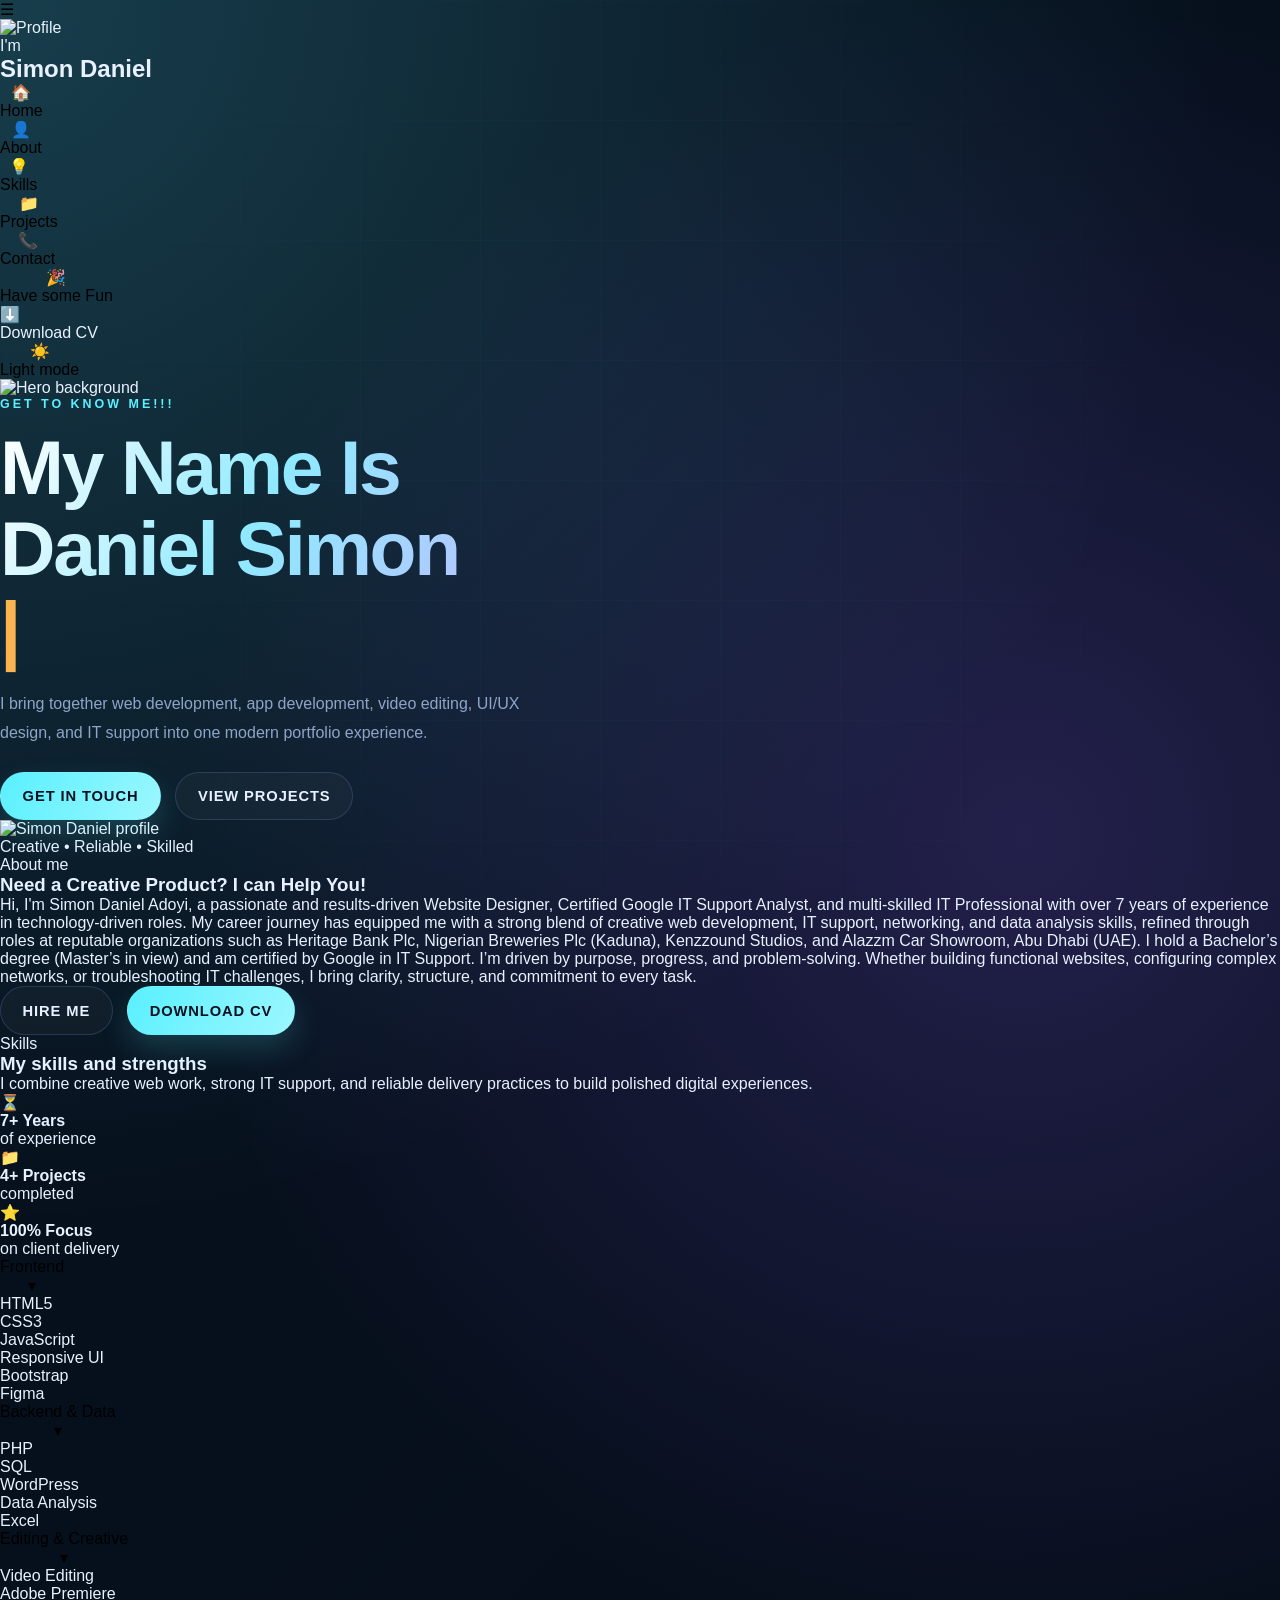
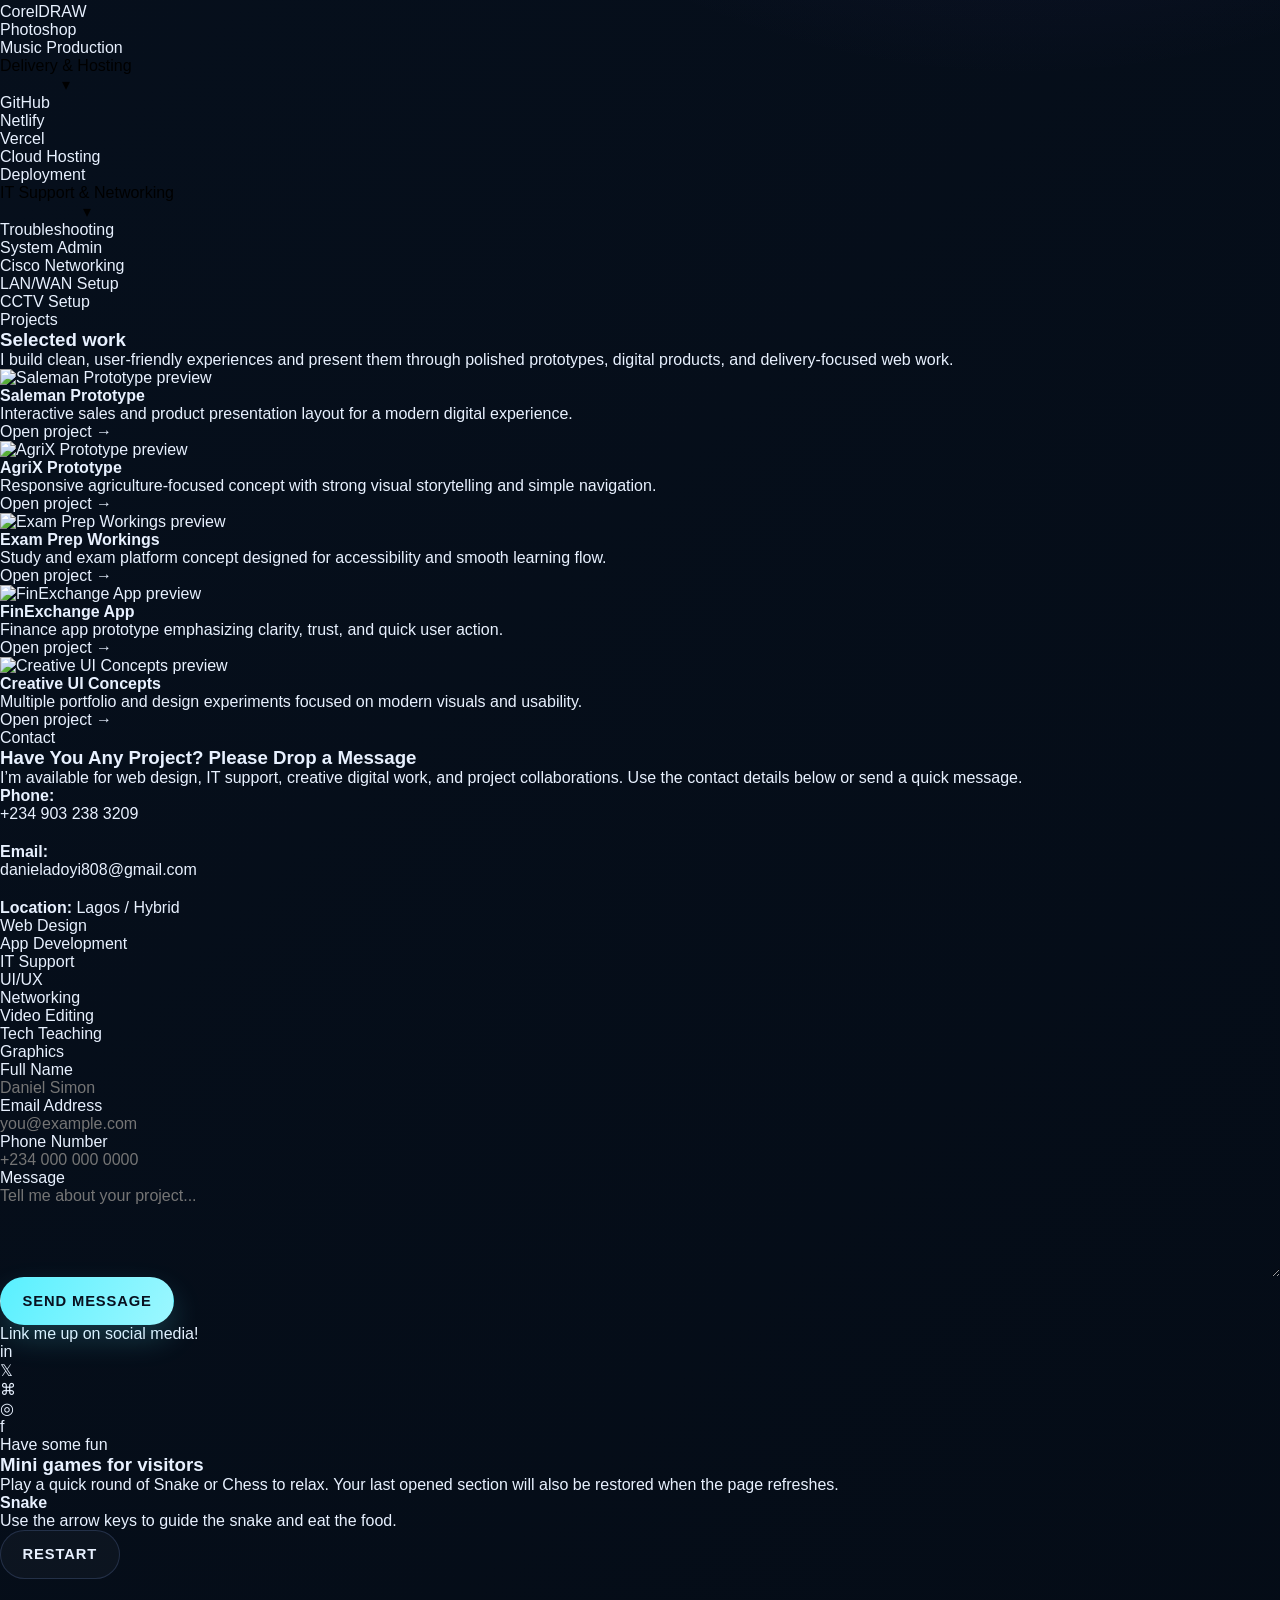
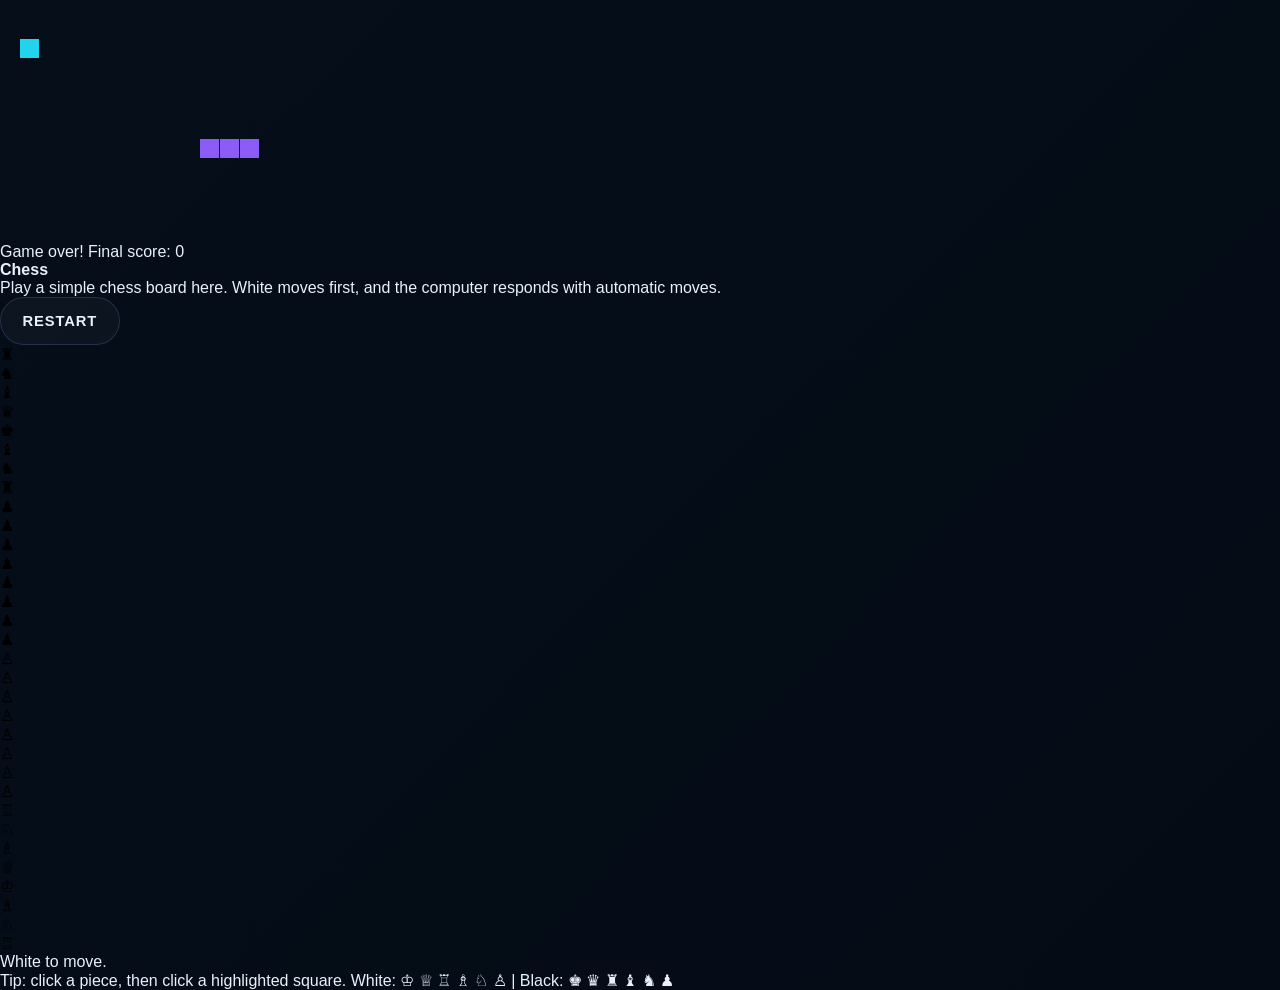
==== commit 16f58526: "updated" ====
--- a/index.html
+++ b/index.html
@@ -5,597 +5,853 @@
     <meta charset="UTF-8">
     <meta name="viewport" content="width=device-width, initial-scale=1.0">
     <title>My Portfolio Simon Daniel</title>
+    <link rel="icon" type="image/jpeg" href="./img/100673.png">
     <link rel="preconnect" href="https://fonts.googleapis.com">
     <link rel="preconnect" href="https://fonts.gstatic.com" crossorigin>
-    <link href="https://fonts.googleapis.com/css2?family=Manrope:wght@400;500;600;700;800&family=Space+Grotesk:wght@400;500;700&display=swap" rel="stylesheet">
+    <link href="https://fonts.googleapis.com/css2?family=Inter:wght@400;500;600;700;800&display=swap" rel="stylesheet">
     <link rel="stylesheet" href="style.css">
 </head>
 
-<body id="top" class="dark_theme">
-
-    <!-- #HEADER -->
-    <header class="header" data-header>
-        <div class="container">
-
-            <h1 class="h1 logo">
-                <a href="#">My Portfolio<span></span></a>
-            </h1>
-
-            <div class="navbar-actions">
-                <select name="language" id="lang">
-          <option value="en">En</option>
-          <option value="ar">Ar</option>
-        </select>
-                <button class="theme-btn" aria-label="Change Theme" title="Change Theme" data-theme-btn>
-  <span class="icon"></span>
-</button>
+<body>
+    <div class="dashboard-shell">
+        <aside class="sidebar" id="sidebar">
+            <button class="sidebar-toggle" id="sidebarToggle" type="button" aria-label="Toggle sidebar">
+                <span class="hamburger" aria-hidden="true">☰</span>
+            </button>
+
+            <div class="sidebar-profile">
+                <img src="./img/style.jpg" alt="Profile" class="profile-img">
+                <div class="profile-copy">
+                    <p class="eyebrow">I'm</p>
+                    <h2>Simon Daniel</h2>
+                </div>
             </div>
 
-            <button class="nav-toggle-btn" aria-label="Toggle Menu" title="Toggle Menu" data-nav-toggle-btn>
-        <span class="one"></span>
-        <span class="two"></span>
-        <span class="three"></span>
-      </button>
-
-            <nav class="navbar" data-navbar>
-                <ul class="navbar-list">
-                    <li><a href="#home" class="navbar-link">Home.</a></li>
-                    <li><a href="#about" class="navbar-link">About.</a></li>
-                    <li><a href="#skills" class="navbar-link">Skills.</a></li>
-                    <li><a href="#portfolio" class="navbar-link">Portfolio.</a></li>
-                    <li><a href="#contact" class="navbar-link">Contact.</a></li>
-                </ul>
+            <nav class="nav">
+                <button class="nav-btn active" data-section="home" data-short="H"><span class="nav-icon" aria-hidden="true">🏠</span><span class="nav-label">Home</span></button>
+                <button class="nav-btn" data-section="about" data-short="A"><span class="nav-icon" aria-hidden="true">👤</span><span class="nav-label">About</span></button>
+                <button class="nav-btn" data-section="skills" data-short="S"><span class="nav-icon" aria-hidden="true">💡</span><span class="nav-label">Skills</span></button>
+                <button class="nav-btn" data-section="projects" data-short="P"><span class="nav-icon" aria-hidden="true">📁</span><span class="nav-label">Projects</span></button>
+                <button class="nav-btn" data-section="contact" data-short="C"><span class="nav-icon" aria-hidden="true">📞</span><span class="nav-label">Contact</span></button>
+                <button class="nav-btn" data-section="fun" data-short="F"><span class="nav-icon" aria-hidden="true">🎉</span><span class="nav-label">Have some Fun</span></button>
             </nav>
 
-        </div>
-    </header>
-
-    <main>
-        <article class="container">
-
-            <!-- #HERO -->
-            <section class="hero" id="home">
-
+            <a class="download" href="./pdf/SIMONDANIELCV.pdf" download="SIMONDANIELCV.pdf">
+                <span class="nav-icon" aria-hidden="true">⬇️</span>
+                <span class="download-label">Download CV</span>
+            </a>
+            <button class="theme-toggle" id="themeToggle" type="button" aria-pressed="false">
+                <span class="nav-icon" aria-hidden="true">☀️</span>
+                <span class="theme-label">Light mode</span>
+            </button>
+        </aside>
+
+        <main class="content-area">
+            <!-- <header class="topbar">
+                <div>
+                    <p class="eyebrow">Desktop dashboard</p>
+                    <h1>Welcome to my portfolio</h1>
+                </div>
+                <span class="status-pill">Live preview</span>
+            </header> -->
+
+            <section class="panel active hero-panel" id="home-panel">
+                <img src="./img/100673.png" alt="Hero background" class="hero-bg">
+                <div class="overlay"></div>
                 <div class="hero-content">
                     <p class="section-subtitle">Get to know me!!!</p>
                     <h2 class="h2a hero-title">
-                        <span id="rotating-text"></span><span id="cursor"></span>
+                        <span id="rotating-text"></span><span id="cursor">|</span>
                     </h2>
                     <p class="section-text hero-text">
-                        App & Web Dev, IT support analyst, and multi-skilled digital creator building clean, modern, and reliable experiences.
+                        I bring together web development, app development, video editing, UI/UX design, and IT support into one modern portfolio experience.
                     </p>
                     <div class="btn-group hero-actions">
-                        <a href="#contact" class="btn btn-primary">Get in touch</a>
-                        <a href="#portfolio" class="btn btn-secondary">View projects</a>
-                    </div>
-                </div>
-
-                <figure class="hero-banner">
-                    <picture class="pix">
-                        <img src="./img/100673.png" alt="Simon Daniel portrait" class="w-100">
-                    </picture>
-                </figure>
-
-                <ul class="hero-social-list">
-                    <li>
-                        <a href="#" class="hero-social-link">
-                            <ion-icon name="logo-facebook"></ion-icon>
-                            <div class="tooltip">Facebook</div>
-                        </a>
-                    </li>
-                    <li>
-                        <a href="#" class="hero-social-link">
-                            <ion-icon name="logo-twitter"></ion-icon>
-                            <div class="tooltip">Twitter</div>
-                        </a>
-                    </li>
-                    <li>
-                        <a href="#" class="hero-social-link">
-                            <ion-icon name="logo-linkedin"></ion-icon>
-                            <div class="tooltip">Linkedin</div>
-                        </a>
-                    </li>
-                </ul>
-                <a href="#stats" class="scroll-down">Scroll</a>
-            </section>
-
-            <!-- #STATS -->
-            <section class="stats" id="stats">
-                <ul class="stats-list">
-                    <li>
-                        <a href="#" class="stats-card">
-                            <div class="card-icon">
-                                <img src="./img/style.jpg" alt="Badge icon">
-                            </div>
-                            <h2 class="h2 card-title">
-                                7+ <strong>Years of Experience</strong>
-                            </h2>
-                            <ion-icon name="chevron-forward-outline"></ion-icon>
-                        </a>
-                    </li>
-                    <li>
-                        <a href="#portfolio" class="stats-card">
-                            <div class="card-icon">
-                                <img src="./img/mixed.png" alt="Completed projects preview">
-                            </div>
-                            <h2 class="h2 card-title">
-                                4+ <strong>Completed Projects</strong>
-                            </h2>
-                            <ion-icon name="chevron-forward-outline"></ion-icon>
-                        </a>
-                    </li>
-                    <li>
-                        <a href="#" class="stats-card">
-                            <div class="card-icon">
-                                <img src="./img/profile.jpg" alt="Happy clients preview">
-                            </div>
-                            <h2 class="h2 card-title">
-                                100% <strong>Client-focused delivery</strong>
-                            </h2>
-                            <ion-icon name="chevron-forward-outline"></ion-icon>
-                        </a>
-                    </li>
-                </ul>
-            </section>
-
-            <!-- #ABOUT -->
-            <section class="about" id="about">
-                <figure class="about-banner">
-                    <img src="./img/style.jpg" alt="Simon Daniel profile" class="w-100">
-                </figure>
-                <div class="about-content section-content">
-                    <p class="section-subtitle">About me</p>
-                    <h2 class="h3 section-title">Need a Creative Product? I can Help You!</h2>
-                    <p class="section-text">
-                        Hi, I'm Simon Daniel Adoyi, a passionate and results-driven Website Designer, Certified Google IT Support Analyst, and multi-skilled IT Professional with over 7 years of experience in technology-driven roles. My career journey has equipped me with a strong
-                        blend of creative web development, IT support, networking, and data analysis skills, refined through roles at reputable organizations such as Heritage Bank Plc, Nigerian Breweries Plc (Kaduna), Kenzzound Studios, and Alazzm Car
-                        Showroom, Abu Dhabi (UAE). I hold a Bachelor’s degree (Master’s in view) and am certified by Google in IT Support. I’m driven by purpose, progress, and problem-solving. Whether building functional websites, configuring complex
-                        networks, or troubleshooting IT challenges, I bring clarity, structure, and commitment to every task.</p>
-                    <div class="btn-group">
-                        <a href="#contact" class="btn btn-secondary">Hire me</a>
-                        <a href="#" class="btn btn-primary">Download CV</a>
+                        <a href="#contact-panel" class="btn btn-primary panel-jump" data-section-target="contact">Get in touch</a>
+                        <a href="#projects-panel" class="btn btn-secondary panel-jump" data-section-target="projects">View projects</a>
                     </div>
                 </div>
             </section>
 
-            <!-- #SKILLS -->
-            <section class="skills" id="skills">
-                <div class="skills-content section-content">
-                    <p class="section-subtitle">My skills</p>
-                    <h2 class="h3 section-title">My Expertise Includes:</h2>
-                    <p class="section-text">
-                        Web Design & Development (Responsive & modern user interfaces),App Developer, Programming (Problem-solving & solution-oriented coding) IT Support Services (Hardware/software installation & troubleshooting) Network Configuration (LAN/WAN setup, router/switch, CCNA level
-                        tasks) System Administration (Software upgrades, end-user support, UI/UX testing) CCTV & Security Systems (Installation, monitoring, and maintenance) Data Analysis & Reporting (Accurate insights & decision support) </p>
-                    <div class="skills-toggle" data-toggle-box>
-                        <button class="toggle-btn active" data-toggle-btn>Skills</button>
-                        <button class="toggle-btn" data-toggle-btn>Tools</button>
-                    </div>
-                </div>
-                <div class="skills-box" data-skills-box>
-                    <ul class="skills-list">
-                        <li>
-                            <div class="skill-card">
-                                <div class="tooltip">HTML5</div>
-                                <div class="card-icon">
-                                    <img src="./img/HTML5_logo.png" alt="HTML5 logo">
-                                </div>
+
+
+
+
+
+
+
+
+            <section class="panel" id="about-panel">
+                <article class="card about-card">
+                    <div class="about-grid">
+                        <figure class="about-frame">
+                            <img src="./img/style.jpg" alt="Simon Daniel profile" class="about-photo">
+                            <span class="about-badge">Creative • Reliable • Skilled</span>
+                        </figure>
+
+                        <div class="about-copy">
+                            <p class="eyebrow">About me</p>
+                            <h3>Need a Creative Product? I can Help You!</h3>
+                            <p>
+                                Hi, I'm Simon Daniel Adoyi, a passionate and results-driven Website Designer, Certified Google IT Support Analyst, and multi-skilled IT Professional with over 7 years of experience in technology-driven roles.
+                                My career journey has equipped me with a strong blend of creative web development, IT support, networking, and data analysis skills, refined through roles at reputable organizations such as Heritage Bank Plc, Nigerian Breweries Plc (Kaduna), Kenzzound Studios, and Alazzm Car Showroom, Abu Dhabi (UAE).
+                                I hold a Bachelor’s degree (Master’s in view) and am certified by Google in IT Support. I’m driven by purpose, progress, and problem-solving. Whether building functional websites, configuring complex networks, or troubleshooting IT challenges, I bring clarity, structure, and commitment to every task.
+                            </p>
+                            <div class="btn-group">
+                        
+                                
+                                <a href="#contact-panel" class="btn btn-secondary panel-jump" data-section-target="contact">Hire Me</a>
+                                <a href="./pdf/SIMONDANIELCV.pdf" class="btn btn-primary" download="SIMONDANIELCV.pdf">Download CV</a>
                             </div>
-                        </li>
-                        <li>
-                            <div class="skill-card">
-                                <div class="tooltip">CSS3</div>
-                                <div class="card-icon">
-                                    <img src="./img/css.png" alt="CSS3 logo">
-                                </div>
+                        </div>
+                    </div>
+                </article>
+            </section>
+
+
+
+
+
+
+
+
+            <section class="panel" id="skills-panel">
+                <article class="card skills-card">
+                    <div class="skills-intro">
+                        <p class="eyebrow">Skills</p>
+                        <h3>My skills and strengths</h3>
+                        <p>I combine creative web work, strong IT support, and reliable delivery practices to build polished digital experiences.</p>
+                    </div>
+
+                    <section class="stats-strip" aria-label="Key statistics">
+                        <article class="stat-card">
+                            <div class="stat-icon">⏳</div>
+                            <div>
+                                <strong>7+ Years</strong>
+                                <span>of experience</span>
                             </div>
-                        </li>
-                        <li>
-                            <div class="skill-card">
-                                <div class="tooltip">JavaScript</div>
-                                <div class="card-icon">
-                                    <img src="./img/js.png" alt="JavaScript logo">
-                                </div>
+                        </article>
+                        <article class="stat-card">
+                            <div class="stat-icon">📁</div>
+                            <div>
+                                <strong>4+ Projects</strong>
+                                <span>completed</span>
                             </div>
-                        </li>
-                        <li>
-                            <div class="skill-card">
-                                <div class="tooltip">PHP</div>
-                                <div class="card-icon">
-                                    <img src="./img/php.png" alt="PHP logo">
-                                </div>
+                        </article>
+                        <article class="stat-card">
+                            <div class="stat-icon">⭐</div>
+                            <div>
+                                <strong>100% Focus</strong>
+                                <span>on client delivery</span>
                             </div>
-                        </li>
-                        <li>
-                            <div class="skill-card">
-                                <div class="tooltip">Figma</div>
-                                <div class="card-icon">
-                                    <img src="./img/figma.png" alt="figma logo">
-                                </div>
-                            </div>
-                        </li>
-                        <li>
-                            <div class="skill-card">
-                                <div class="tooltip">Bootstrap</div>
-                                <div class="card-icon">
-                                    <img src="./img/3dbluelogo.png" alt="Bootstrap logo">
-                                </div>
-                            </div>
-                        </li>
-                        <li>
-                            <div class="skill-card">
-                                <div class="tooltip">Cisco Networking</div>
-                                <div class="card-icon">
-                                    <img src="./img/Cisco.png" alt="cisco logo">
-                                </div>
-                            </div>
-                        </li>
-                        <li>
-                            <div class="skill-card">
-                                <div class="tooltip">Wordpress</div>
-                                <div class="card-icon">
-                                    <img src="./img/wordpress.png" alt="wordpress logo">
-                                </div>
-                            </div>
-                        </li>
-                        <li>
-                            <div class="skill-card">
-                                <div class="tooltip">Data Analyst</div>
-                                <div class="card-icon">
-                                    <img src="./img/excel.png" alt="datalysis logo">
-                                </div>
-                            </div>
-                        </li>
-                        <li>
-                            <div class="skill-card">
-                                <div class="tooltip">SQL</div>
-                                <div class="card-icon">
-                                    <img src="./img/sql.png" alt="sql logo">
-                                </div>
-                            </div>
-                        </li>
-                        <li>
-                            <div class="skill-card">
-                                <div class="tooltip">Github</div>
-                                <div class="card-icon">
-                                    <img src="./img/github.png" alt="graphics logo">
-                                </div>
-                            </div>
-                        </li>
-                        <li>
-                            <div class="skill-card">
-                                <div class="tooltip">Production</div>
-                                <div class="card-icon">
-                                    <img src="./img/video.png" alt="video logo">
-                                </div>
-                            </div>
-                        </li>
-                    </ul>
-                    <ul class="tools-list">
-                        <li>
-                            <div class="skill-card">
-                                <div class="tooltip">VS Code</div>
-                                <div class="card-icon">
-                                    <img src="./img/vs.png" alt="vscode logo">
-                                </div>
-                            </div>
-                        </li>
-                        <li>
-                            <div class="skill-card">
-                                <div class="tooltip">Corel draw</div>
-                                <div class="card-icon">
-                                    <img src="./img/corel.png" alt="corel logo">
-                                </div>
-                            </div>
-                        </li>
-                        <li>
-                            <div class="skill-card">
-                                <div class="tooltip">Adobe Video editing</div>
-                                <div class="card-icon">
-                                    <img src="./img/pro.png" alt="video logo">
-                                </div>
-                            </div>
-                        </li>
-                        <li>
-                            <div class="skill-card">
-                                <div class="tooltip">Music Production</div>
-                                <div class="card-icon">
-                                    <img src="./img/cub.png" alt="music logo">
-                                </div>
-                            </div>
-                        </li>
-                        <li>
-                            <div class="skill-card">
-                                <div class="tooltip">Sound</div>
-                                <div class="card-icon">
-                                    <img src="./img/fl.png" alt="sound logo">
-                                </div>
-                            </div>
-                        </li>
-                        <li>
-                            <div class="skill-card">
-                                <div class="tooltip">Data analysis</div>
-                                <div class="card-icon">
-                                    <img src="./img/excel.png" alt="Command Line logo">
-                                </div>
-                            </div>
-                        </li>
-                        <li>
-                            <div class="skill-card">
-                                <div class="tooltip">VS Code</div>
-                                <div class="card-icon">
-                                    <img src="./img/vs.png" alt="VS Code logo">
-                                </div>
-                            </div>
-                        </li>
-                        <li>
-                            <div class="skill-card">
-                                <div class="tooltip">Photo shop</div>
-                                <div class="card-icon">
-                                    <img src="./img/ph.png" alt="photoshop logo">
-                                </div>
-                            </div>
-                        </li>
-                        <li>
-                            <div class="skill-card">
-                                <div class="tooltip">UI UX</div>
-                                <div class="card-icon">
-                                    <img src="./img/figma.png" alt="figma logo">
-                                </div>
-                            </div>
-                        </li>
-                        <!--
-                        <li>
-                            <div class="skill-card">
-                                <div class="tooltip">Slack</div>
-                                <div class="card-icon">
-                                    <img src="./images/slack.png" alt="Slack logo">
-                                </div>
-                            </div>
-                        </li>
-                        <li>
-                            <div class="skill-card">
-                                <div class="tooltip">Photoshop</div>
-                                <div class="card-icon">
-                                    <img src="./img/3.jpg" alt="Photoshop logo">
-                                </div>
-                            </div>
-                        </li>
-                        <li>
-                            <div class="skill-card">
-                                <div class="tooltip">Adobe XD</div>
-                                <div class="card-icon">
-                                    <img src="./img/5.jpg" alt="Adobe XD logo">
-                                </div>
-                            </div>
-                        </li>-->
-                    </ul>
-                </div>
+                        </article>
+                    </section>
+
+                    <div class="skill-accordion">
+                        <button class="skill-toggle" type="button" data-target="frontend-skills">Frontend <span class="skill-arrow">▾</span></button>
+                        <div class="chip-row" id="frontend-skills">
+                            <span class="chip">HTML5</span>
+                            <span class="chip">CSS3</span>
+                            <span class="chip">JavaScript</span>
+                            <span class="chip">Responsive UI</span>
+                            <span class="chip">Bootstrap</span>
+                            <span class="chip">Figma</span>
+                        </div>
+
+                        <button class="skill-toggle" type="button" data-target="backend-skills">Backend & Data <span class="skill-arrow">▾</span></button>
+                        <div class="chip-row" id="backend-skills">
+                            <span class="chip">PHP</span>
+                            <span class="chip">SQL</span>
+                            <span class="chip">WordPress</span>
+                            <span class="chip">Data Analysis</span>
+                            <span class="chip">Excel</span>
+                        </div>
+
+                        <button class="skill-toggle" type="button" data-target="creative-skills">Editing & Creative <span class="skill-arrow">▾</span></button>
+                        <div class="chip-row" id="creative-skills">
+                            <span class="chip">Video Editing</span>
+                            <span class="chip">Adobe Premiere</span>
+                            <span class="chip">CorelDRAW</span>
+                            <span class="chip">Photoshop</span>
+                            <span class="chip">Music Production</span>
+                        </div>
+
+                        <button class="skill-toggle" type="button" data-target="delivery-skills">Delivery & Hosting <span class="skill-arrow">▾</span></button>
+                        <div class="chip-row" id="delivery-skills">
+                            <span class="chip">GitHub</span>
+                            <span class="chip">Netlify</span>
+                            <span class="chip">Vercel</span>
+                            <span class="chip">Cloud Hosting</span>
+                            <span class="chip">Deployment</span>
+                        </div>
+
+                        <button class="skill-toggle" type="button" data-target="support-skills">IT Support & Networking <span class="skill-arrow">▾</span></button>
+                        <div class="chip-row" id="support-skills">
+                            <span class="chip">Troubleshooting</span>
+                            <span class="chip">System Admin</span>
+                            <span class="chip">Cisco Networking</span>
+                            <span class="chip">LAN/WAN Setup</span>
+                            <span class="chip">CCTV Setup</span>
+                        </div>
+                    </div>
+                </article>
             </section>
 
-            <!-- #PROJECTS -->
-            <section class="project" id="portfolio">
-                <ul class="project-list">
-                    <li>
-                        <div class="project-content section-content">
-                            <p class="section-subtitle">My Work Ethic:</p>
-                            <h2 class="h3 section-title">See My Works Which Will Amaze You!</h2>
-                            <p class="section-text">
-                                I am a fast learner, time-conscious, and highly adaptable to new environments and tools. My style is a balance of creativity and technical precision, always focused on delivering solutions that align with user needs and organizational goals. I value teamwork,
-                                communication, and a strong sense of responsibility in everything I do. </p>
-                        </div>
-                    </li>
-                    <li>
-                        <a href="https://www.figma.com/proto/iRcZZ6MHUHLI3V6UBb4CZR/Untitled?node-id=141-1620&t=kcoerVNfafxJbPvX-1" class="project-card" target="_blank">
-                            <figure class="card-banner">
-                                <img src="./img/style.jpg" class="w-100" alt="Saleman Project Prototype.">
-                            </figure>
-                            <div class="card-content">
-                                <h3 class="h4 card-title">Saleman Project Prototype</h3>
-
+
+
+
+            <section class="panel" id="projects-panel">
+                <article class="card project-card-shell">
+                    <div class="projects-intro">
+                        <p class="eyebrow">Projects</p>
+                        <h3>Selected work</h3>
+                        <p>I build clean, user-friendly experiences and present them through polished prototypes, digital products, and delivery-focused web work.</p>
+                    </div>
+
+                    <div class="project-grid">
+                        <a class="project-mini-card project-link" href="https://www.figma.com/proto/iRcZZ6MHUHLI3V6UBb4CZR/Untitled?node-id=141-1620&t=kcoerVNfafxJbPvX-1" target="_blank" rel="noopener noreferrer">
+                            <img class="project-thumb" src="./img/Earnyx.png" alt="Saleman Prototype preview">
+                            <h4>Saleman Prototype</h4>
+                            <p>Interactive sales and product presentation layout for a modern digital experience.</p>
+                            <span class="project-link-label">Open project →</span>
+                        </a>
+
+                        <a class="project-feature-card project-link" href="https://www.agrix.buzz" target="_blank" rel="noopener noreferrer">
+                            <img src="./img/mixed.png" alt="AgriX Prototype preview">
+                            <div>
+                                <h4>AgriX Prototype</h4>
+                                <p>Responsive agriculture-focused concept with strong visual storytelling and simple navigation.</p>
+                                <span class="project-link-label">Open project →</span>
                             </div>
                         </a>
-                    </li>
-                    <li>
-                        <a href="https://www.agrix.buzz" class="project-card" target="_blank">
-                            <figure class="card-banner">
-                                <img src="./img/mixed.png" class="w-100" alt="Agrix Figma Prototype.">
-                            </figure>
-                            <div class="card-content">
-                                <h3 class="h4 card-title">AgriX Prototype</h3>
-                                <time class="publish-date" datetime="2022-04"></time>
+
+                        <a class="project-mini-card project-link" href="https://exammocktest.top/" target="_blank" rel="noopener noreferrer">
+                            <img class="project-thumb" src="./img/logo (2).png" alt="Exam Prep Workings preview">
+                            <h4>Exam Prep Workings</h4>
+                            <p>Study and exam platform concept designed for accessibility and smooth learning flow.</p>
+                            <span class="project-link-label">Open project →</span>
+                        </a>
+
+                        <a class="project-mini-card project-link" href="https://www.figma.com/proto/iRcZZ6MHUHLI3V6UBb4CZR/Untitled?node-id=59-145&t=kcoerVNfafxJbPvX-1" target="_blank" rel="noopener noreferrer">
+                            <img class="project-thumb" src="./img/3dbluelogo.png" alt="FinExchange App preview">
+                            <h4>FinExchange App</h4>
+                            <p>Finance app prototype emphasizing clarity, trust, and quick user action.</p>
+                            <span class="project-link-label">Open project →</span>
+                        </a>
+
+                        <a class="project-mini-card project-link" href="https://www.figma.com/" target="_blank" rel="noopener noreferrer">
+                            <img class="project-thumb" src="./img/style.jpg" alt="Creative UI Concepts preview">
+                            <h4>Creative UI Concepts</h4>
+                            <p>Multiple portfolio and design experiments focused on modern visuals and usability.</p>
+                            <span class="project-link-label">Open project →</span>
+                        </a>
+                    </div>
+                </article>
+            </section>
+
+
+
+
+
+
+
+
+
+
+
+
+
+
+
+
+
+            <section class="panel" id="contact-panel">
+                <article class="card contact-card">
+                    <div class="contact-layout">
+                        <section class="contact-info-panel">
+                            <p class="eyebrow">Contact</p>
+                            <h3>Have You Any Project? Please Drop a Message</h3>
+                            <p>I’m available for web design, IT support, creative digital work, and project collaborations. Use the contact details below or send a quick message.</p>
+
+                            <ul class="contact-list">
+                                <li><strong>Phone:</strong> <a href="tel:+2349032383209">+234 903 238 3209</a></li>
+                                <li><strong>Email:</strong> <a href="mailto:danieladoyi808@gmail.com">danieladoyi808@gmail.com</a></li>
+                                <li><strong>Location:</strong> Lagos / Hybrid</li>
+                            </ul>
+
+                            <div class="contact-pill-row">
+                                <span class="contact-pill">Web Design</span>
+                                <span class="contact-pill">App Development</span>
+                                <span class="contact-pill">IT Support</span>
+                                <span class="contact-pill">UI/UX</span>
+                                <span class="contact-pill">Networking</span>
+                                <span class="contact-pill">Video Editing</span>
+                                <span class="contact-pill">Tech Teaching</span>
+                                <span class="contact-pill">Graphics</span>
                             </div>
-                        </a>
-                    </li>
-                    <li>
-                        <a href="https://exammocktest.top/" class="project-card" target="_blank">
-                            <figure class="card-banner">
-                                <img src="./img/9.jpg" class="w-100" alt="Ride Project P-Ride Transport.">
-                            </figure>
-                            <div class="card-content">
-                                <h3 class="h4 card-title">Exam Prep Workings</h3>
-
+                        </section>
+
+                        <form class="contact-form-panel">
+                            <label>
+                                Full Name
+                                <input type="text" placeholder="Daniel Simon" required>
+                            </label>
+                            <label>
+                                Email Address
+                                <input type="email" placeholder="you@example.com" required>
+                            </label>
+                            <label>
+                                Phone Number
+                                <input type="tel" placeholder="+234 000 000 0000">
+                            </label>
+                            <label>
+                                Message
+                                <textarea rows="5" placeholder="Tell me about your project..."></textarea>
+                            </label>
+                            <button class="btn btn-primary" type="submit">Send Message</button>
+                        </form>
+                    </div>
+
+                    <p class="contact-disclaimer">Link me up on social media!</p>
+                    <div class="social-links">
+                        <a href="https://www.linkedin.com/in/simon-daniel-adoyi-9bbaaa1b3/" target="_blank" rel="noopener noreferrer" aria-label="LinkedIn"><span class="social-icon">in</span></a>
+                        <a href="https://twitter.com/yourhandle" target="_blank" rel="noopener noreferrer" aria-label="Twitter"><span class="social-icon">𝕏</span></a>
+                        <a href="https://github.com/yourhandle" target="_blank" rel="noopener noreferrer" aria-label="GitHub"><span class="social-icon">⌘</span></a>
+                        <a href="https://www.instagram.com/yourhandle" target="_blank" rel="noopener noreferrer" aria-label="Instagram"><span class="social-icon">◎</span></a>
+                        <a href="https://www.facebook.com/yourhandle" target="_blank" rel="noopener noreferrer" aria-label="Facebook"><span class="social-icon">f</span></a>
+                    </div>
+                </article>
+            </section>
+
+
+
+
+
+
+
+
+
+            <section class="panel" id="fun-panel">
+                <article class="card fun-card">
+                    <div class="fun-intro">
+                        <p class="eyebrow">Have some fun</p>
+                        <h3>Mini games for visitors</h3>
+                        <p>Play a quick round of Snake or Chess to relax. Your last opened section will also be restored when the page refreshes.</p>
+                    </div>
+
+                    <div class="fun-grid">
+                        <section class="game-card">
+                            <div class="game-header">
+                                <div>
+                                    <h4>Snake</h4>
+                                    <p>Use the arrow keys to guide the snake and eat the food.</p>
+                                </div>
+                                <button class="btn btn-secondary small" id="snakeReset" type="button">Restart</button>
                             </div>
-                        </a>
-                    </li>
-                    <li>
-                        <a href="https://www.figma.com/proto/iRcZZ6MHUHLI3V6UBb4CZR/Untitled?node-id=59-145&t=kcoerVNfafxJbPvX-1" class="project-card" target="_blank">
-                            <figure class="card-banner">
-                                <img src="./img/mixed.png" class="w-100" alt="FinExvhange App Prototype.">
-                            </figure>
-                            <div class="card-content">
-                                <h3 class="h4 card-title">FinExvhange App Prototype</h3>
-
+                            <canvas id="snakeCanvas" width="260" height="260" aria-label="Snake game board"></canvas>
+                            <p class="game-score" id="snakeScore">Score: 0</p>
+                        </section>
+
+                        <section class="game-card">
+                            <div class="game-header">
+                                <div>
+                                    <h4>Chess</h4>
+                                    <p>Play a simple chess board here. White moves first, and the computer responds with automatic moves.</p>
+                                </div>
+                                <button class="btn btn-secondary small" id="chessReset" type="button">Restart</button>
                             </div>
-                        </a>
-                    </li>
-                    <!-- <li>
-                        <a href="#" class="project-card">
-                            <figure class="card-banner">
-                                <img src="./assets/images/project-5.png" class="w-100" alt="On a dark liver background, Airport luggage car carrying a luggage.">
-                            </figure>
-                            <div class="card-content">
-                                <h3 class="h4 card-title">Lorem Ipsum Dolor 05</h3>
-                                <time class="publish-date" datetime="2022-04">April 2022</time>
-                            </div>
-                        </a>
-                    </li>
-                    <li>
-                        <a href="#" class="project-card">
-                            <figure class="card-banner">
-                                <img src="./assets/images/project-6.png" class="w-100" alt="On a yellow background, a digital watch and a glass.">
-                            </figure>
-                            <div class="card-content">
-                                <h3 class="h4 card-title">Lorem Ipsum Dolor 06</h3>
-                                <time class="publish-date" datetime="2022-04">April 2022</time>
-                            </div>
-                        </a>
-                    </li>
-                    <li>
-                        <a href="#" class="project-card">
-                            <figure class="card-banner">
-                                <img src="./assets/images/project-7.png" class="w-100" alt="A fujifilm instant camera on a dark electric blue background.">
-                            </figure>
-                            <div class="card-content">
-                                <h3 class="h4 card-title">Lorem Ipsum Dolor 07</h3>
-                                <time class="publish-date" datetime="2022-04">April 2022</time>
-                            </div>
-                        </a>
-                    </li>
-                    <li>
-                        <button class="load-more">Load more work</button>
-                    </li>-->
-                </ul>
+                            <div class="chess-board" id="chessBoard" aria-label="Chess board"></div>
+                            <p class="game-score" id="chessStatus">White to move.</p>
+                            <p class="game-score" id="chessScore">Tip: click a piece, then click a highlighted square. White: ♔ ♕ ♖ ♗ ♘ ♙ | Black: ♚ ♛ ♜ ♝ ♞ ♟</p>
+                        </section>
+                    </div>
+                </article>
             </section>
 
-            <!-- #CONTACT -->
-            <section class="contact" id="contact">
-                <div class="contact-content section-content">
-                    <p class="section-subtitle">Contact</p>
-                    <h2 class="h3 section-title">Have You Any Project? Please Drop a Message</h2>
-                    <p class="section-text">
-                        Get in touch and let me know how I can help. Fill out the form and I'll be in touch as soon as possible.
-                    </p>
-                    <ul class="contact-list">
-                        <li class="contact-list-item">
-                            <div class="contact-item-icon">
-                                <ion-icon name="location-outline"></ion-icon>
-                            </div>
-                            <div class="wrapper">
-                                <h3 class="h4 contact-item-title">Address:</h3>
-                                <address class="contact-info">
-                  Use the phone and email below to contact me.
-                </address>
-                            </div>
-                        </li>
-                        <li class="contact-list-item">
-                            <div class="contact-item-icon">
-                                <ion-icon name="call-outline"></ion-icon>
-                            </div>
-                            <div class="wrapper">
-                                <h3 class="h4 contact-item-title">Phone:</h3>
-                                <a href="tel:+2349032383209" class="contact-info">(+234) 903 238 3209</a>
-                                <a href="tel:+2347047440709" class="contact-info">(+234) 704 744 0709</a>
-                            </div>
-                        </li>
-                        <li class="contact-list-item">
-                            <div class="contact-item-icon">
-                                <ion-icon name="mail-outline"></ion-icon>
-                            </div>
-                            <div class="wrapper">
-                                <h3 class="h4 contact-item-title">Email:</h3>
-                                <a href="mailto:info@codewithtanveer.com" class="contact-info">danieladoyi808@gmail.com</a>
-                                <a href="mailto:support@codewithtanveer.com" class="contact-info">Danieladoyi84@gmail.com</a>
-                            </div>
-                        </li>
-                        <li>
-                            <ul class="contact-social-list">
-                                <li>
-                                    <a href="#" class="contact-social-link">
-                                        <div class="tooltip">Facebook</div>
-                                        <ion-icon name="logo-facebook"></ion-icon>
-                                    </a>
-                                </li>
-                                <li>
-                                    <a href="#" class="contact-social-link">
-                                        <div class="tooltip">Twitter</div>
-                                        <ion-icon name="logo-twitter"></ion-icon>
-                                    </a>
-                                </li>
-                                <li>
-                                    <a href="#" class="contact-social-link">
-                                        <div class="tooltip">Linkedin</div>
-                                        <ion-icon name="logo-linkedin"></ion-icon>
-                                    </a>
-                                </li>
-                                <li>
-                                    <a href="#" class="contact-social-link">
-                                        <div class="tooltip">Youtube</div>
-                                        <ion-icon name="logo-youtube"></ion-icon>
-                                    </a>
-                                </li>
-                            </ul>
-                        </li>
-                    </ul>
-                </div>
-                <form action="#" class="contact-form">
-                    <div class="form-wrapper">
-                        <label for="name" class="form-label">Name</label>
-                        <div class="input-wrapper">
-                            <input type="text" name="name" id="name" required placeholder="e.g daniel simon" class="input-field">
-                            <ion-icon name="person-circle"></ion-icon>
-                        </div>
-                    </div>
-                    <div class="form-wrapper">
-                        <label for="email" class="form-label">Email</label>
-                        <div class="input-wrapper">
-                            <input type="email" name="email" id="email" required placeholder="e.g daniel@mail.com" class="input-field">
-                            <ion-icon name="mail"></ion-icon>
-                        </div>
-                    </div>
-                    <div class="form-wrapper">
-                        <label for="phone" class="form-label">Phone</label>
-                        <div class="input-wrapper">
-                            <input type="tel" name="phone" id="phone" required placeholder="+234 xxxxxx" class="input-field">
-                            <ion-icon name="call"></ion-icon>
-                        </div>
-                    </div>
-                    <div class="form-wrapper">
-                        <label for="message" class="form-label">Message</label>
-                        <div class="input-wrapper">
-                            <textarea name="message" id="message" required placeholder="Write message..." class="input-field"></textarea>
-                            <ion-icon name="chatbubbles"></ion-icon>
-                        </div>
-                    </div>
-                    <button type="submit" class="btn btn-primary">Send</button>
-                </form>
-            </section>
-        </article>
-    </main>
-
-    <!-- #FOOTER -->
-    <footer class="footer">
-        <div class="container">
-            <p class="h1 logo">
-                <a href="#">
-          Dandoyi<span></span>
-        </a>
-            </p>
-            <p class="copyright">
-                © 2025 <a href="#">DandoyiDev</a>. All rights reserved
-            </p>
-        </div>
-    </footer>
-
-    <!-- #GO TO TOP -->
-    <a href="#top" class="go-top" data-go-top title="Go to Top">
-        <ion-icon name="arrow-up"></ion-icon>
-    </a>
-
-    <!-- custom js link -->
-    <script src="./scriptai.js"></script>
-    <!-- ionicon link -->
-    <script type="module" src="https://unpkg.com/ionicons@5.5.2/dist/ionicons/ionicons.esm.js"></script>
-    <script nomodule src="https://unpkg.com/ionicons@5.5.2/dist/ionicons/ionicons.js"></script>
+
+
+
+
+
+
+
+
+
+
+
+        </main>
+    </div>
+
+    <script>
+        const navButtons = document.querySelectorAll('.nav-btn');
+        const panels = document.querySelectorAll('.panel');
+        const rotatingText = document.getElementById('rotating-text');
+        const ACTIVE_PANEL_KEY = 'portfolio-active-panel';
+        const storage = {
+            get(key) {
+                try {
+                    return window.localStorage.getItem(key);
+                } catch (error) {
+                    return null;
+                }
+            },
+            set(key, value) {
+                try {
+                    window.localStorage.setItem(key, value);
+                } catch (error) {
+                    return null;
+                }
+            }
+        };
+
+        const introLines = [
+            'My Name Is Daniel Simon',
+            'I am a Web Developer',
+            'An App Developer',
+            'A Video Editor',
+            'A UI/UX Designer',
+            'Modern IT Support Analyst',
+            'Full Stack Developer',
+            'Python and AI Development',
+            'A Problem Solver',
+        ];
+
+        let introIndex = 0;
+        let charIndex = 0;
+        let isDeleting = false;
+
+        function typeIntro() {
+            const currentLine = introLines[introIndex];
+            const text = isDeleting
+                ? currentLine.slice(0, charIndex--)
+                : currentLine.slice(0, charIndex++);
+
+            if (rotatingText) rotatingText.textContent = text;
+
+            if (!isDeleting && charIndex === currentLine.length + 1) {
+                setTimeout(typeIntro, 1100);
+                isDeleting = true;
+                return;
+            }
+
+            if (isDeleting && charIndex === 0) {
+                isDeleting = false;
+                introIndex = (introIndex + 1) % introLines.length;
+                setTimeout(typeIntro, 250);
+                return;
+            }
+
+            setTimeout(typeIntro, isDeleting ? 45 : 90);
+        }
+
+        typeIntro();
+
+        function showPanel(sectionName) {
+            navButtons.forEach((item) => item.classList.remove('active'));
+            panels.forEach((panel) => panel.classList.remove('active'));
+
+            const button = document.querySelector(`.nav-btn[data-section="${sectionName}"]`);
+            const target = document.getElementById(`${sectionName}-panel`);
+            if (button) button.classList.add('active');
+            if (target) target.classList.add('active');
+            storage.set(ACTIVE_PANEL_KEY, sectionName);
+        }
+
+        navButtons.forEach((button) => {
+            button.addEventListener('click', () => showPanel(button.dataset.section));
+        });
+
+        document.querySelectorAll('.panel-jump').forEach((link) => {
+            link.addEventListener('click', (event) => {
+                const targetSection = link.dataset.sectionTarget;
+                const targetPanel = document.getElementById(`${targetSection}-panel`);
+
+                if (targetSection && targetPanel) {
+                    event.preventDefault();
+                    showPanel(targetSection);
+                    targetPanel.scrollIntoView({ behavior: 'smooth', block: 'start' });
+                }
+            });
+        });
+
+        const savedPanel = storage.get(ACTIVE_PANEL_KEY);
+        if (savedPanel) {
+            showPanel(savedPanel);
+        }
+
+        const sidebar = document.getElementById('sidebar');
+        const toggleButton = document.getElementById('sidebarToggle');
+        const themeToggle = document.getElementById('themeToggle');
+        const THEME_KEY = 'portfolio-theme';
+        const themeIcon = themeToggle?.querySelector('.nav-icon');
+        const themeLabel = themeToggle?.querySelector('.theme-label');
+
+        function applyTheme(theme) {
+            const isLight = theme === 'light';
+            document.body.classList.toggle('light-theme', isLight);
+            themeToggle?.setAttribute('aria-pressed', String(isLight));
+            if (themeIcon) themeIcon.textContent = isLight ? '🌙' : '☀️';
+            if (themeLabel) themeLabel.textContent = isLight ? 'Dark mode' : 'Light mode';
+            storage.set(THEME_KEY, theme);
+        }
+
+        applyTheme(storage.get(THEME_KEY) || 'dark');
+
+        toggleButton.addEventListener('click', () => {
+            sidebar.classList.toggle('open');
+        });
+
+        themeToggle?.addEventListener('click', () => {
+            const nextTheme = document.body.classList.contains('light-theme') ? 'dark' : 'light';
+            applyTheme(nextTheme);
+        });
+
+        navButtons.forEach((button) => {
+            button.addEventListener('click', () => {
+                sidebar.classList.remove('open');
+            });
+        });
+
+        const skillToggles = document.querySelectorAll('.skill-toggle');
+        skillToggles.forEach((button) => {
+            button.addEventListener('click', () => {
+                const panel = document.getElementById(button.dataset.target);
+                const isOpen = panel.classList.contains('open');
+
+                document.querySelectorAll('.chip-row').forEach((row) => row.classList.remove('open'));
+
+                if (!isOpen) {
+                    panel.classList.add('open');
+                }
+            });
+        });
+
+        // Snake game
+        const snakeCanvas = document.getElementById('snakeCanvas');
+        const snakeCtx = snakeCanvas.getContext('2d');
+        const snakeScore = document.getElementById('snakeScore');
+        const snakeReset = document.getElementById('snakeReset');
+        const tileSize = 20;
+        const gridSize = snakeCanvas.width / tileSize;
+        const snakeSpeeds = [500, 400, 300, 200, 140, 100, 80, 60, 50, 40];
+        let snake, direction, nextDirection, food, score, snakeTimer, currentSnakeSpeed;
+
+        function getSnakeSpeed() {
+            const speedIndex = Math.min(Math.floor(score / 5), snakeSpeeds.length - 1);
+            return snakeSpeeds[speedIndex];
+        }
+
+        function updateSnakeTimer() {
+            const nextSpeed = getSnakeSpeed();
+            if (currentSnakeSpeed === nextSpeed) return;
+
+            currentSnakeSpeed = nextSpeed;
+            clearInterval(snakeTimer);
+            snakeTimer = setInterval(runSnake, currentSnakeSpeed);
+        }
+
+        function resetSnake() {
+            snake = [{ x: 8, y: 8 }, { x: 7, y: 8 }, { x: 6, y: 8 }];
+            direction = { x: 1, y: 0 };
+            nextDirection = { x: 1, y: 0 };
+            score = 0;
+            currentSnakeSpeed = getSnakeSpeed();
+            placeFood();
+            snakeScore.textContent = 'Score: 0';
+            clearInterval(snakeTimer);
+            snakeTimer = setInterval(runSnake, currentSnakeSpeed);
+        }
+
+        function placeFood() {
+            food = {
+                x: Math.floor(Math.random() * gridSize),
+                y: Math.floor(Math.random() * gridSize)
+            };
+        }
+
+        function drawSnake() {
+            snakeCtx.clearRect(0, 0, snakeCanvas.width, snakeCanvas.height);
+            snakeCtx.fillStyle = '#8b5cf6';
+            snake.forEach((segment) => {
+                snakeCtx.fillRect(segment.x * tileSize, segment.y * tileSize, tileSize - 1, tileSize - 1);
+            });
+            snakeCtx.fillStyle = '#22d3ee';
+            snakeCtx.fillRect(food.x * tileSize, food.y * tileSize, tileSize - 1, tileSize - 1);
+        }
+
+        function runSnake() {
+            direction = nextDirection;
+            const head = { x: snake[0].x + direction.x, y: snake[0].y + direction.y };
+
+            if (head.x < 0 || head.x >= gridSize || head.y < 0 || head.y >= gridSize || snake.some((segment) => segment.x === head.x && segment.y === head.y)) {
+                clearInterval(snakeTimer);
+                snakeScore.textContent = `Game over! Final score: ${score}`;
+                return;
+            }
+
+            snake.unshift(head);
+            if (head.x === food.x && head.y === food.y) {
+                score += 1;
+                snakeScore.textContent = `Score: ${score}`;
+                placeFood();
+                updateSnakeTimer();
+            } else {
+                snake.pop();
+            }
+            drawSnake();
+        }
+
+        document.addEventListener('keydown', (event) => {
+            const keyMap = {
+                ArrowUp: { x: 0, y: -1 },
+                ArrowDown: { x: 0, y: 1 },
+                ArrowLeft: { x: -1, y: 0 },
+                ArrowRight: { x: 1, y: 0 }
+            };
+            const next = keyMap[event.key];
+            if (next && !(next.x === -direction.x && next.y === -direction.y)) {
+                nextDirection = next;
+            }
+        });
+
+        snakeReset.addEventListener('click', resetSnake);
+        resetSnake();
+
+        // Chess game
+        const chessBoard = document.getElementById('chessBoard');
+        const chessStatus = document.getElementById('chessStatus');
+        const chessReset = document.getElementById('chessReset');
+        const pieceSymbols = {
+            wK: '♔', wQ: '♕', wR: '♖', wB: '♗', wN: '♘', wP: '♙',
+            bK: '♚', bQ: '♛', bR: '♜', bB: '♝', bN: '♞', bP: '♟'
+        };
+        const pieceNames = {
+            K: 'king',
+            Q: 'queen',
+            R: 'rook',
+            B: 'bishop',
+            N: 'knight',
+            P: 'pawn'
+        };
+        const startFEN = 'rnbqkbnr/pppppppp/8/8/8/8/PPPPPPPP/RNBQKBNR';
+        const directions = {
+            rook: [[1, 0], [-1, 0], [0, 1], [0, -1]],
+            bishop: [[1, 1], [1, -1], [-1, 1], [-1, -1]],
+            queen: [[1, 0], [-1, 0], [0, 1], [0, -1], [1, 1], [1, -1], [-1, 1], [-1, -1]],
+            knight: [[2, 1], [2, -1], [-2, 1], [-2, -1], [1, 2], [1, -2], [-1, 2], [-1, -2]]
+        };
+        let board = [];
+        let selected = null;
+        let currentTurn = 'w';
+        let computerTimer = null;
+        let isComputerThinking = false;
+
+        function initBoard() {
+            const rows = startFEN.split('/');
+            board = rows.map((row) => row.split('').reduce((acc, cell) => {
+                if (/\d/.test(cell)) {
+                    acc.push(...Array.from({ length: Number(cell) }, () => null));
+                } else {
+                    acc.push({
+                        piece: cell.toLowerCase() === cell ? 'b' + cell.toUpperCase() : 'w' + cell.toUpperCase(),
+                        color: cell.toLowerCase() === cell ? 'b' : 'w'
+                    });
+                }
+                return acc;
+            }, []));
+            selected = null;
+            currentTurn = 'w';
+            isComputerThinking = false;
+            if (computerTimer) {
+                clearTimeout(computerTimer);
+                computerTimer = null;
+            }
+            chessStatus.textContent = 'White to move.';
+            renderBoard();
+        }
+
+        function pieceAt(row, col) {
+            return board[row]?.[col] || null;
+        }
+
+        function isOpponent(piece, color) {
+            return piece && piece.color !== color;
+        }
+
+        function getPieceName(piece) {
+            return piece ? piece.piece : null;
+        }
+
+        function getSelectedMoves() {
+            return selected ? generateLegalMoves(selected.row, selected.col) : [];
+        }
+
+        function generateLegalMoves(row, col) {
+            const piece = pieceAt(row, col);
+            if (!piece || piece.color !== currentTurn) return [];
+            const name = piece.piece[1];
+            const moves = [];
+
+            if (name === 'P') {
+                const dir = piece.color === 'w' ? -1 : 1;
+                const startRow = piece.color === 'w' ? 6 : 1;
+                const one = row + dir;
+                if (one >= 0 && one < 8 && !pieceAt(one, col)) {
+                    moves.push([one, col]);
+                    const two = one + dir;
+                    if (row === startRow && !pieceAt(one, col) && !pieceAt(two, col)) moves.push([two, col]);
+                }
+                for (const dc of [-1, 1]) {
+                    const nr = row + dir;
+                    const nc = col + dc;
+                    if (nr >= 0 && nr < 8 && nc >= 0 && nc < 8) {
+                        const target = pieceAt(nr, nc);
+                        if (target && target.color !== piece.color) moves.push([nr, nc]);
+                    }
+                }
+                return moves;
+            }
+
+            if (['R', 'B', 'Q'].includes(name)) {
+                const steps = directions[name === 'R' ? 'rook' : name === 'B' ? 'bishop' : 'queen'];
+                for (const [dr, dc] of steps) {
+                    let r = row + dr;
+                    let c = col + dc;
+                    while (r >= 0 && r < 8 && c >= 0 && c < 8) {
+                        const target = pieceAt(r, c);
+                        if (!target) moves.push([r, c]);
+                        else {
+                            if (target.color !== piece.color) moves.push([r, c]);
+                            break;
+                        }
+                        r += dr;
+                        c += dc;
+                    }
+                }
+                return moves;
+            }
+
+            if (name === 'N') {
+                for (const [dr, dc] of directions.knight) {
+                    const r = row + dr;
+                    const c = col + dc;
+                    if (r >= 0 && r < 8 && c >= 0 && c < 8) {
+                        const target = pieceAt(r, c);
+                        if (!target || target.color !== piece.color) moves.push([r, c]);
+                    }
+                }
+                return moves;
+            }
+
+            if (name === 'K') {
+                for (let dr = -1; dr <= 1; dr++) {
+                    for (let dc = -1; dc <= 1; dc++) {
+                        if (!dr && !dc) continue;
+                        const r = row + dr;
+                        const c = col + dc;
+                        if (r >= 0 && r < 8 && c >= 0 && c < 8) {
+                            const target = pieceAt(r, c);
+                            if (!target || target.color !== piece.color) moves.push([r, c]);
+                        }
+                    }
+                }
+            }
+
+            return moves;
+        }
+
+        function renderBoard() {
+            const legalMoves = getSelectedMoves();
+            chessBoard.innerHTML = '';
+            for (let row = 0; row < 8; row++) {
+                for (let col = 0; col < 8; col++) {
+                    const square = document.createElement('button');
+                    square.type = 'button';
+                    square.className = 'chess-square ' + ((row + col) % 2 ? 'dark' : 'light');
+                    if (selected && selected.row === row && selected.col === col) square.classList.add('selected');
+                    if (legalMoves.some(([moveRow, moveCol]) => moveRow === row && moveCol === col)) {
+                        square.classList.add('legal-move');
+                    }
+                    const piece = pieceAt(row, col);
+                    if (piece) {
+                        square.textContent = pieceSymbols[piece.piece];
+                        square.classList.add(piece.color === 'w' ? 'white-piece' : 'black-piece');
+                        square.setAttribute('aria-label', `${piece.color === 'w' ? 'White' : 'Black'} ${pieceNames[piece.piece[1]]}`);
+                        square.title = `${piece.color === 'w' ? 'White' : 'Black'} ${pieceNames[piece.piece[1]]}`;
+                    } else {
+                        square.setAttribute('aria-label', `Square ${8 - row}, ${String.fromCharCode(97 + col)}`);
+                    }
+                    square.addEventListener('click', () => handleSquareClick(row, col));
+                    chessBoard.appendChild(square);
+                }
+            }
+        }
+
+        function handleSquareClick(row, col) {
+            if (currentTurn === 'b' || isComputerThinking) return;
+            const piece = pieceAt(row, col);
+            const legal = selected ? generateLegalMoves(selected.row, selected.col).some(([r, c]) => r === row && c === col) : false;
+
+            if (selected && legal) {
+                board[row][col] = board[selected.row][selected.col];
+                board[selected.row][selected.col] = null;
+                if (board[row][col] && board[row][col].piece === 'wP' && row === 0) {
+                    board[row][col] = { piece: 'wQ', color: 'w' };
+                }
+                selected = null;
+                currentTurn = currentTurn === 'w' ? 'b' : 'w';
+                chessStatus.textContent = currentTurn === 'w' ? 'White to move.' : 'Black is thinking...';
+                renderBoard();
+
+                if (currentTurn === 'b') {
+                    isComputerThinking = true;
+                    computerTimer = setTimeout(() => computerMove(), 400);
+                }
+                return;
+            }
+
+            if (piece && piece.color === currentTurn) {
+                selected = { row, col };
+                renderBoard();
+                chessStatus.textContent = `Selected ${piece.color === 'w' ? 'white' : 'black'} ${pieceNames[piece.piece[1]]}. Choose a highlighted square.`;
+            } else {
+                selected = null;
+                renderBoard();
+            }
+        }
+
+        function computerMove() {
+            computerTimer = null;
+            const moves = [];
+            for (let r = 0; r < 8; r++) {
+                for (let c = 0; c < 8; c++) {
+                    const piece = pieceAt(r, c);
+                    if (piece && piece.color === 'b') {
+                        generateLegalMoves(r, c).forEach(([nr, nc]) => moves.push({ from: [r, c], to: [nr, nc] }));
+                    }
+                }
+            }
+            if (!moves.length) {
+                isComputerThinking = false;
+                chessStatus.textContent = 'No legal black moves remain.';
+                return;
+            }
+            const move = moves[Math.floor(Math.random() * moves.length)];
+            const [r, c] = move.from;
+            const [nr, nc] = move.to;
+            board[nr][nc] = board[r][c];
+            board[r][c] = null;
+            if (board[nr][nc] && board[nr][nc].piece === 'bP' && nr === 7) {
+                board[nr][nc] = { piece: 'bQ', color: 'b' };
+            }
+            currentTurn = 'w';
+            isComputerThinking = false;
+            chessStatus.textContent = 'White to move.';
+            renderBoard();
+        }
+
+        chessReset.addEventListener('click', initBoard);
+        initBoard();
+    </script>
 </body>
-
 </html>
